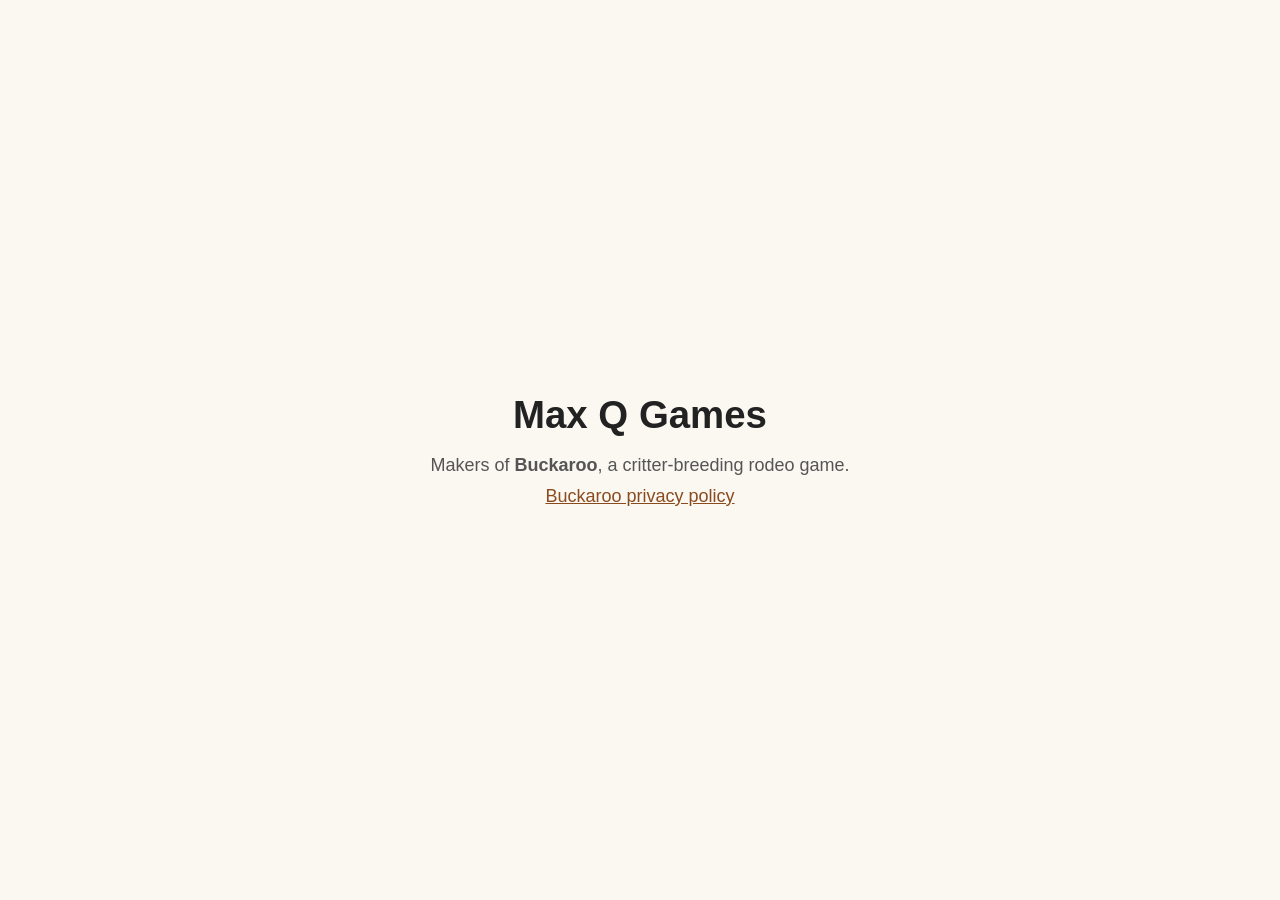
==== index.html @ fe5bd6a9 "maxq.games site: placeholder home + CNAME" ====
<!doctype html>
<html lang="en">
<head>
<meta charset="utf-8">
<meta name="viewport" content="width=device-width, initial-scale=1">
<title>Max Q Games</title>
<style>
  body { margin: 0; min-height: 100vh; display: flex; align-items: center; justify-content: center; font: 18px/1.5 "Open Sans", "Segoe UI", Arial, sans-serif; color: #222; background: #fbf8f2; }
  main { text-align: center; padding: 2rem; }
  h1 { font-size: 2.4rem; margin: 0 0 .5rem; }
  p { margin: .25rem 0; color: #555; }
  a { color: #8a4b1f; }
</style>
</head>
<body>
<main>
  <h1>Max Q Games</h1>
  <p>Makers of <strong>Buckaroo</strong>, a critter-breeding rodeo game.</p>
  <p><a href="/buckaroo-privacy/">Buckaroo privacy policy</a></p>
</main>
</body>
</html>
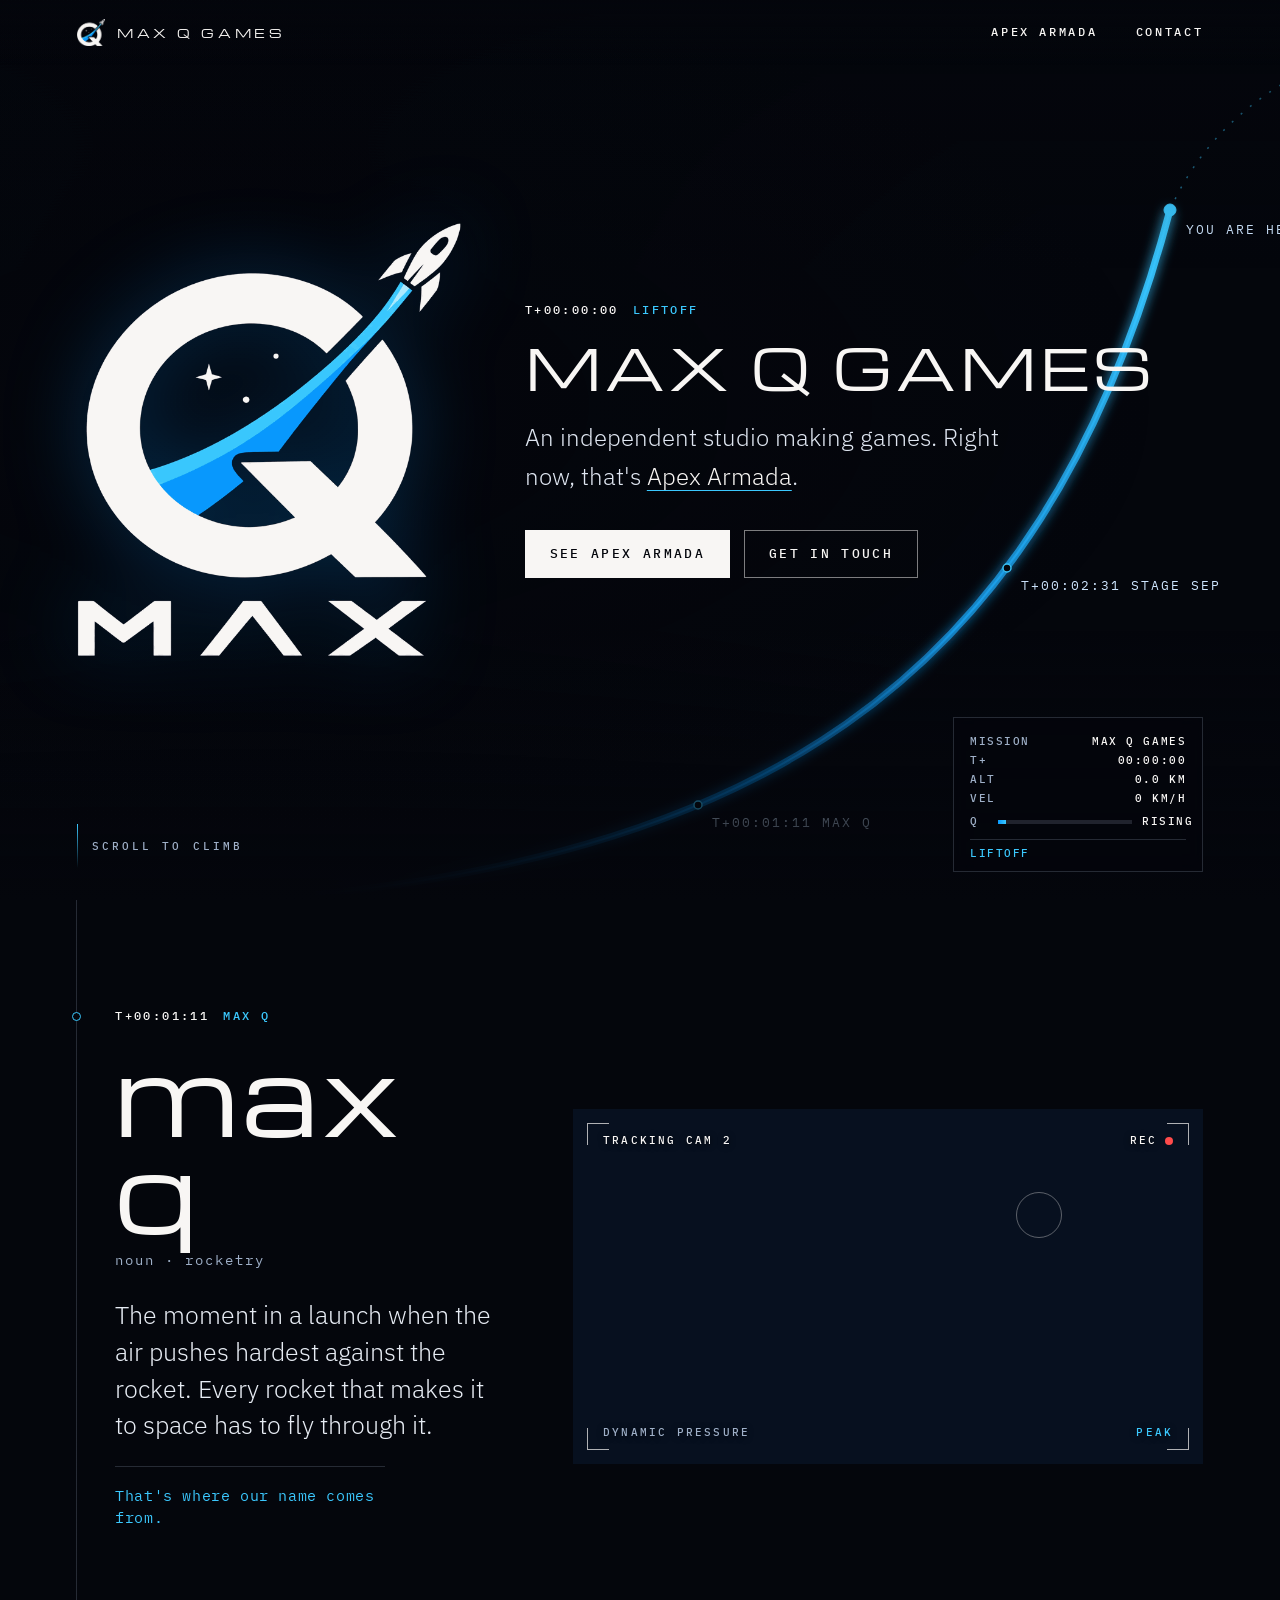
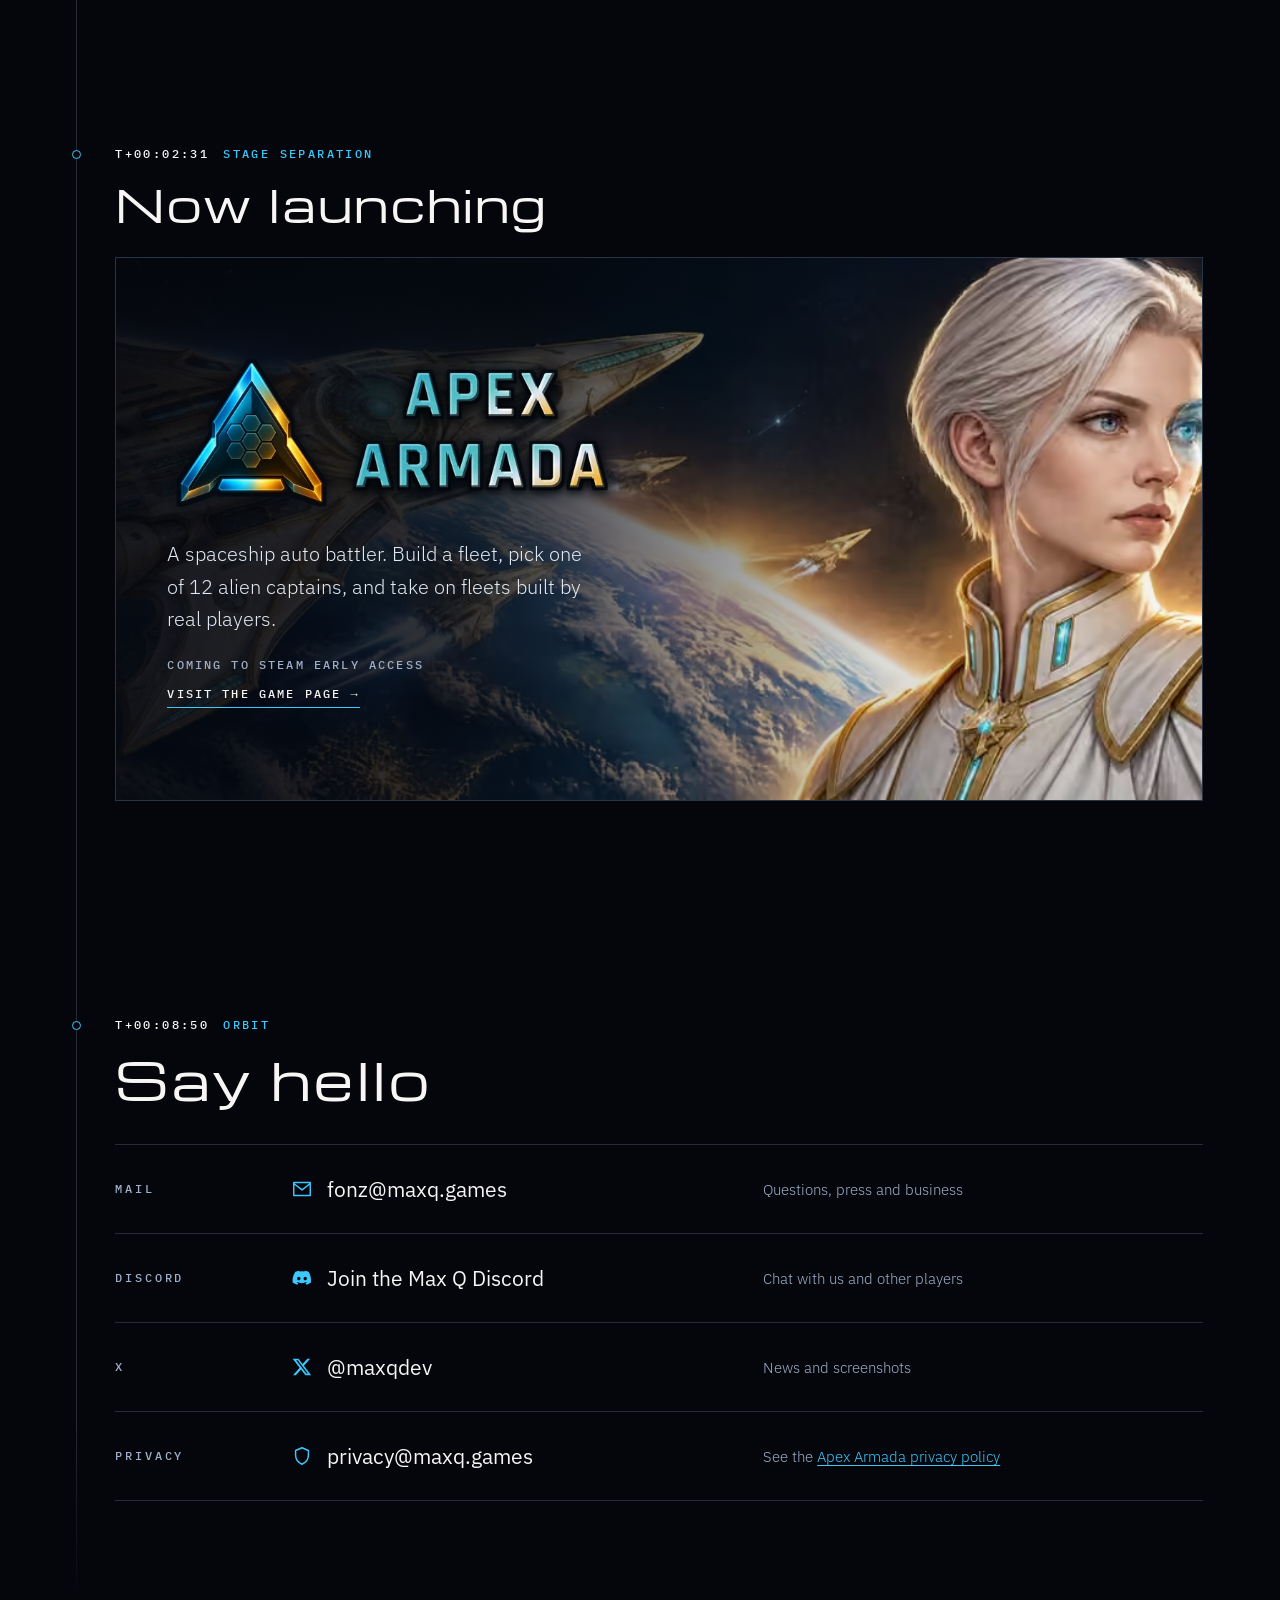
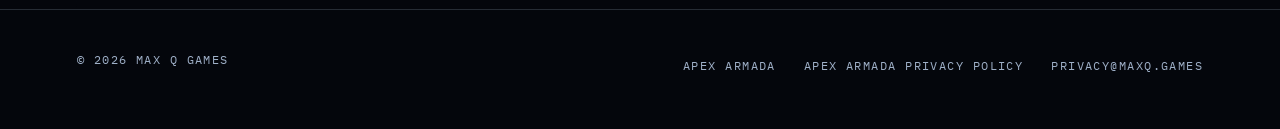
==== commit cdfaa362: "CS-910 _973: WIP redesign: studio home (ASCENT), Apex Armada page (FLEET COMMAND), press page shell " ====
--- a/index.html
+++ b/index.html
@@ -2,21 +2,191 @@
 <html lang="en">
 <head>
 <meta charset="utf-8">
-<meta name="viewport" content="width=device-width, initial-scale=1">
+<meta name="viewport" content="width=device-width, initial-scale=1, viewport-fit=cover">
 <title>Max Q Games</title>
-<style>
-  body { margin: 0; min-height: 100vh; display: flex; align-items: center; justify-content: center; font: 18px/1.5 "Open Sans", "Segoe UI", Arial, sans-serif; color: #222; background: #fbf8f2; }
-  main { text-align: center; padding: 2rem; }
-  h1 { font-size: 2.4rem; margin: 0 0 .5rem; }
-  p { margin: .25rem 0; color: #555; }
-  a { color: #8a4b1f; }
-</style>
+<meta name="description" content="Max Q Games is an independent game studio. Our current game is Apex Armada, a spaceship auto battler coming to Steam Early Access.">
+<meta name="theme-color" content="#04060c">
+<meta name="color-scheme" content="dark">
+<meta name="darkreader-lock">
+<link rel="canonical" href="https://maxq.games/">
+<meta property="og:type" content="website">
+<meta property="og:site_name" content="Max Q Games">
+<meta property="og:title" content="Max Q Games">
+<meta property="og:description" content="An independent game studio. Now building Apex Armada, a spaceship auto battler.">
+<meta property="og:url" content="https://maxq.games/">
+<meta property="og:image" content="https://maxq.games/assets/og-studio.jpg">
+<meta property="og:image:width" content="1200">
+<meta property="og:image:height" content="630">
+<meta property="og:image:alt" content="The Max Q Games logo, a white Q with a blue rocket trail, over a night sky.">
+<meta name="twitter:card" content="summary_large_image">
+<meta name="twitter:site" content="@maxqdev">
+<link rel="icon" href="/favicon.ico" sizes="48x48">
+<link rel="icon" href="/assets/icon-32.png" type="image/png" sizes="32x32">
+<link rel="apple-touch-icon" href="/assets/apple-touch-icon.png">
+<link rel="manifest" href="/site.webmanifest">
+<link rel="preload" href="/fonts/michroma-400.woff2" as="font" type="font/woff2" crossorigin>
+<link rel="preload" href="/fonts/plexmono-400.woff2" as="font" type="font/woff2" crossorigin>
+<link rel="stylesheet" href="/assets/studio.css">
+<script defer src="/assets/studio.js"></script>
 </head>
 <body>
-<main>
-  <h1>Max Q Games</h1>
-  <p>Makers of <strong>Buckaroo</strong>, a critter-breeding rodeo game.</p>
-  <p><a href="/buckaroo-privacy/">Buckaroo privacy policy</a></p>
+<a class="skip" href="#main">Skip to content</a>
+
+<header class="bar">
+  <a class="bar__home" href="/" aria-label="Max Q Games home">
+    <img src="/assets/img/q-mark-256.png" alt="" width="28" height="28">
+    <span>MAX Q GAMES</span>
+  </a>
+  <nav class="bar__nav" aria-label="Main">
+    <a href="/apex-armada/">Apex Armada</a>
+    <a href="#comms">Contact</a>
+  </nav>
+</header>
+
+<main id="main">
+
+  <!-- T+00:00:00 LIFTOFF -->
+  <section class="hero" id="liftoff" data-t="0" aria-labelledby="hero-title">
+    <picture class="hero__sky">
+      <source media="(max-aspect-ratio: 1/1)" type="image/avif" srcset="/assets/img/sky-portrait-720.avif 720w, /assets/img/sky-portrait-1215.avif 1215w" sizes="100vw">
+      <source media="(max-aspect-ratio: 1/1)" type="image/webp" srcset="/assets/img/sky-portrait-720.webp 720w, /assets/img/sky-portrait-1215.webp 1215w" sizes="100vw">
+      <source type="image/avif" srcset="/assets/img/sky-1280.avif 1280w, /assets/img/sky-1920.avif 1920w, /assets/img/sky-2880.avif 2880w" sizes="100vw">
+      <source type="image/webp" srcset="/assets/img/sky-1280.webp 1280w, /assets/img/sky-1920.webp 1920w, /assets/img/sky-2880.webp 2880w" sizes="100vw">
+      <img src="/assets/img/sky-1920.jpg" alt="" width="1920" height="1080" fetchpriority="high" decoding="async">
+    </picture>
+
+    <svg class="hero__plot" viewBox="0 0 1600 900" preserveAspectRatio="xMidYMid slice" aria-hidden="true" focusable="false">
+      <defs>
+        <linearGradient id="trail" x1="0" y1="1" x2="1" y2="0">
+          <stop offset="0" stop-color="#0899fe" stop-opacity="0"/>
+          <stop offset=".35" stop-color="#0899fe" stop-opacity=".55"/>
+          <stop offset="1" stop-color="#3bc8fe" stop-opacity=".95"/>
+        </linearGradient>
+        <filter id="glow" x="-20%" y="-20%" width="140%" height="140%">
+          <feGaussianBlur stdDeviation="6" result="b"/>
+          <feMerge><feMergeNode in="b"/><feMergeNode in="SourceGraphic"/></feMerge>
+        </filter>
+      </defs>
+      <!-- flown path (solid) and the plan ahead (dashed) -->
+      <path class="plot__glow" d="M 420 900 C 900 860, 1200 700, 1330 210" fill="none" stroke="url(#trail)" stroke-width="7" filter="url(#glow)"/>
+      <path class="plot__flown" d="M 420 900 C 900 860, 1200 700, 1330 210" fill="none" stroke="url(#trail)" stroke-width="2"/>
+      <path class="plot__plan" d="M 1330 210 C 1370 120, 1450 60, 1600 20" fill="none" stroke="#3bc8fe" stroke-opacity=".5" stroke-width="1.5" stroke-dasharray="2 10"/>
+      <g class="plot__ticks" font-family="IBM Plex Mono, monospace" font-size="13" letter-spacing="2" fill="#cfe6ff">
+        <g transform="translate(858 805)"><circle r="4" fill="#04060c" stroke="#3bc8fe" stroke-width="1.5"/><text x="14" y="22">T+00:01:11  MAX Q</text></g>
+        <g transform="translate(1167 568)"><circle r="4" fill="#04060c" stroke="#3bc8fe" stroke-width="1.5"/><text x="14" y="22">T+00:02:31  STAGE SEP</text></g>
+        <g transform="translate(1330 210)"><circle r="6" fill="#3bc8fe"/><circle class="plot__ping" r="6" fill="none" stroke="#3bc8fe"/><text x="16" y="24">YOU ARE HERE</text></g>
+      </g>
+    </svg>
+
+    <div class="hero__inner">
+      <img class="hero__logo" src="/assets/img/maxq-logo-631.png" alt="Max Q Games logo: a white letter Q with a blue rocket trail arcing through it" width="631" height="714">
+      <div class="hero__copy">
+        <p class="event"><span>T+00:00:00</span> Liftoff</p>
+        <h1 id="hero-title">MAX&nbsp;Q GAMES</h1>
+        <p class="lede">An independent studio making games. Right now, that's <a href="/apex-armada/">Apex Armada</a>.</p>
+        <div class="hero__cta">
+          <a class="btn btn--solid" href="/apex-armada/">See Apex Armada</a>
+          <a class="btn" href="#comms">Get in touch</a>
+        </div>
+      </div>
+    </div>
+    <a class="hero__down" href="#maxq" aria-label="Scroll to the next section"><span>Scroll to climb</span></a>
+  </section>
+
+  <div class="flight">
+
+    <!-- T+00:01:11 MAX Q -->
+    <section class="stage stage--maxq" id="maxq" data-t="71" aria-labelledby="maxq-title">
+      <p class="event"><span>T+00:01:11</span> Max Q</p>
+      <div class="stage__grid">
+        <div class="define">
+          <h2 id="maxq-title" class="define__word">max q</h2>
+          <p class="define__kind">noun &middot; rocketry</p>
+          <p class="define__body">The moment in a launch when the air pushes hardest against the rocket. Every rocket that makes it to space has to fly through it.</p>
+          <p class="define__note">That's where our name comes from.</p>
+        </div>
+        <figure class="cam">
+          <picture>
+            <source media="(max-width: 700px)" type="image/avif" srcset="/assets/img/maxq-tall-800.avif 800w, /assets/img/maxq-tall-1400.avif 1400w" sizes="92vw">
+            <source media="(max-width: 700px)" type="image/webp" srcset="/assets/img/maxq-tall-800.webp 800w, /assets/img/maxq-tall-1400.webp 1400w" sizes="92vw">
+            <source type="image/avif" srcset="/assets/img/maxq-960.avif 960w, /assets/img/maxq-1600.avif 1600w, /assets/img/maxq-2400.avif 2400w" sizes="(min-width: 1100px) 56vw, 92vw">
+            <source type="image/webp" srcset="/assets/img/maxq-960.webp 960w, /assets/img/maxq-1600.webp 1600w, /assets/img/maxq-2400.webp 2400w" sizes="(min-width: 1100px) 56vw, 92vw">
+            <img src="/assets/img/maxq-1600.jpg" alt="A white rocket climbing through a dark blue dusk sky, wrapped in a ring of white vapor as it pushes through the air." width="1600" height="900" loading="lazy" decoding="async">
+          </picture>
+          <figcaption class="cam__hud" aria-hidden="true">
+            <span class="cam__tl">TRACKING CAM 2</span>
+            <span class="cam__tr">REC <i></i></span>
+            <span class="cam__bl">DYNAMIC PRESSURE</span>
+            <span class="cam__br">PEAK</span>
+          </figcaption>
+        </figure>
+      </div>
+    </section>
+
+    <!-- T+00:02:31 STAGE SEP: the game -->
+    <section class="stage stage--game" id="game" data-t="151" aria-labelledby="game-title">
+      <p class="event"><span>T+00:02:31</span> Stage separation</p>
+      <h2 id="game-title" class="kicker">Now launching</h2>
+      <a class="payload" href="/apex-armada/" aria-label="Apex Armada: visit the game page">
+        <picture class="payload__art">
+          <source type="image/avif" srcset="/assets/img/apex-key-1280.avif 1280w, /assets/img/apex-key-2400.avif 2400w" sizes="(min-width: 1400px) 1280px, 94vw">
+          <source type="image/webp" srcset="/assets/img/apex-key-1280.webp 1280w, /assets/img/apex-key-2400.webp 2400w" sizes="(min-width: 1400px) 1280px, 94vw">
+          <img src="/assets/img/apex-key-1280.jpg" alt="" width="1280" height="443" loading="lazy" decoding="async">
+        </picture>
+        <span class="payload__body">
+          <picture>
+            <source type="image/webp" srcset="/assets/img/apex-logo-640.webp 640w, /assets/img/apex-logo-1200.webp 1200w" sizes="(min-width: 900px) 520px, 76vw">
+            <img class="payload__logo" src="/assets/img/apex-logo-640.png" alt="Apex Armada" width="640" height="233" loading="lazy" decoding="async">
+          </picture>
+          <span class="payload__text">A spaceship auto battler. Build a fleet, pick one of 12 alien captains, and take on fleets built by real players.</span>
+          <span class="payload__meta"><span>Coming to Steam Early Access</span><span class="payload__go">Visit the game page <b aria-hidden="true">&rarr;</b></span></span>
+        </span>
+      </a>
+    </section>
+
+    <!-- T+00:08:50 ORBIT: contact -->
+    <section class="stage stage--comms" id="comms" data-t="530" aria-labelledby="comms-title">
+      <p class="event"><span>T+00:08:50</span> Orbit</p>
+      <h2 id="comms-title" class="comms__title">Say hello</h2>
+      <ul class="comms">
+        <li>
+          <span class="comms__ch">MAIL</span>
+          <a href="mailto:fonz@maxq.games"><svg viewBox="0 0 24 24" aria-hidden="true"><path d="M3 5h18v14H3z M3 6l9 7 9-7" fill="none" stroke="currentColor" stroke-width="1.6" stroke-linejoin="round"/></svg>fonz@maxq.games</a>
+          <span class="comms__note">Questions, press and business</span>
+        </li>
+        <li>
+          <span class="comms__ch">DISCORD</span>
+          <a href="https://discord.gg/w8mtQxCcVR" rel="noopener"><svg viewBox="0 0 24 24" aria-hidden="true"><path fill="currentColor" d="M19.3 5.3A16.6 16.6 0 0 0 15.2 4l-.5 1a15.4 15.4 0 0 0-5.4 0L8.8 4a16.6 16.6 0 0 0-4.1 1.3C2.1 9.2 1.4 13 1.8 16.8a16.7 16.7 0 0 0 5 2.5l1.1-1.7c-.6-.2-1.2-.5-1.7-.9l.4-.3a11.9 11.9 0 0 0 10.4 0l.4.3c-.5.4-1.1.7-1.7.9l1.1 1.7a16.7 16.7 0 0 0 5-2.5c.5-4.4-.8-8.2-2.5-11.5ZM8.5 14.5c-1 0-1.8-.9-1.8-2s.8-2 1.8-2 1.8.9 1.8 2-.8 2-1.8 2Zm7 0c-1 0-1.8-.9-1.8-2s.8-2 1.8-2 1.8.9 1.8 2-.8 2-1.8 2Z"/></svg>Join the Max Q Discord</a>
+          <span class="comms__note">Chat with us and other players</span>
+        </li>
+        <li>
+          <span class="comms__ch">X</span>
+          <a href="https://x.com/maxqdev" rel="noopener"><svg viewBox="0 0 24 24" aria-hidden="true"><path fill="currentColor" d="M17.8 3h3.1l-6.8 7.7L22 21h-6.2l-4.9-6.4L5.3 21H2.2l7.2-8.3L1.8 3h6.4l4.4 5.8L17.8 3Zm-1.1 16.2h1.7L7.4 4.7H5.6l11.1 14.5Z"/></svg>@maxqdev</a>
+          <span class="comms__note">News and screenshots</span>
+        </li>
+        <li>
+          <span class="comms__ch">PRIVACY</span>
+          <a href="mailto:privacy@maxq.games"><svg viewBox="0 0 24 24" aria-hidden="true"><path d="M12 3l7 3v5c0 4.5-3 8.3-7 10-4-1.7-7-5.5-7-10V6l7-3z" fill="none" stroke="currentColor" stroke-width="1.6" stroke-linejoin="round"/></svg>privacy@maxq.games</a>
+          <span class="comms__note">See the <a href="/apex-armada-privacy/">Apex Armada privacy policy</a></span>
+        </li>
+      </ul>
+    </section>
+  </div>
 </main>
+
+<footer class="foot">
+  <p>&copy; 2026 Max Q Games</p>
+  <p><a href="/apex-armada/">Apex Armada</a><a href="/apex-armada-privacy/">Apex Armada privacy policy</a><a href="mailto:privacy@maxq.games">privacy@maxq.games</a></p>
+</footer>
+
+<!-- launch telemetry readout: decorative, follows the scroll -->
+<aside class="telemetry" aria-hidden="true">
+  <div class="telemetry__row"><span>MISSION</span><b>MAX Q GAMES</b></div>
+  <div class="telemetry__row"><span>T+</span><b data-tm="t">00:00:00</b></div>
+  <div class="telemetry__row"><span>ALT</span><b data-tm="alt">0.0 KM</b></div>
+  <div class="telemetry__row"><span>VEL</span><b data-tm="vel">0 KM/H</b></div>
+  <div class="telemetry__q"><span>Q</span><i><em data-tm="q"></em></i><b data-tm="qlabel">LOW</b></div>
+  <div class="telemetry__ev" data-tm="ev">LIFTOFF</div>
+</aside>
 </body>
 </html>
--- a/assets/studio.css
+++ b/assets/studio.css
@@ -0,0 +1,206 @@
+/* maxq.games studio page: "ASCENT". White + the logo's two blues on night. CS-910 / _973 */
+@font-face { font-family: "Michroma"; src: url("/fonts/michroma-400.woff2") format("woff2"); font-weight: 400; font-display: swap; }
+@font-face { font-family: "IBM Plex Mono"; src: url("/fonts/plexmono-400.woff2") format("woff2"); font-weight: 400; font-display: swap; }
+@font-face { font-family: "IBM Plex Mono"; src: url("/fonts/plexmono-500.woff2") format("woff2"); font-weight: 500; font-display: swap; }
+@font-face { font-family: "IBM Plex Sans"; src: url("/fonts/plexsans-var.woff2") format("woff2"); font-weight: 100 700; font-display: swap; }
+
+:root {
+  --night: #04060c;
+  --deep: #07101f;
+  --ink: #f8f6f4;      /* logo white */
+  --blue: #0899fe;     /* logo streak */
+  --sky: #3bc8fe;      /* logo streak highlight */
+  --dim: #9fb0c8;
+  --rule: rgba(159, 176, 200, .22);
+  --spine: clamp(20px, 6vw, 96px);
+  --display: "Michroma", "Eurostile", "Microgramma", "Segoe UI", sans-serif;
+  --mono: "IBM Plex Mono", ui-monospace, "Cascadia Mono", Consolas, monospace;
+  --sans: "IBM Plex Sans", "Segoe UI", system-ui, sans-serif;
+}
+
+*, *::before, *::after { box-sizing: border-box; }
+html { color-scheme: dark; background: var(--night); color: var(--ink); scroll-behavior: smooth; -webkit-text-size-adjust: 100%; }
+body { margin: 0; font: 300 clamp(16px, 1.05vw + 10px, 20px)/1.6 var(--sans); background: var(--night); overflow-x: hidden; }
+img, svg, picture { display: block; max-width: 100%; }
+a { color: var(--sky); text-decoration-thickness: 1px; text-underline-offset: .2em; }
+a:hover { color: var(--ink); }
+:focus-visible { outline: 2px solid var(--sky); outline-offset: 4px; border-radius: 2px; }
+
+.skip { position: absolute; left: 12px; top: -60px; z-index: 50; padding: 10px 16px; background: var(--ink); color: var(--night); font: 500 14px var(--mono); }
+.skip:focus { top: 12px; }
+
+/* top bar */
+.bar { position: fixed; inset: 0 0 auto 0; z-index: 20; display: flex; align-items: center; justify-content: space-between;
+  padding: 18px var(--spine); pointer-events: none;
+  background: linear-gradient(to bottom, rgba(4, 6, 12, .85), rgba(4, 6, 12, 0)); }
+.bar a { pointer-events: auto; }
+.bar__home { display: flex; align-items: center; gap: 12px; color: var(--ink); text-decoration: none; font: 12px/1 var(--display); letter-spacing: .32em; }
+.bar__home img { width: 28px; height: auto; }
+.bar__nav { display: flex; gap: clamp(16px, 3vw, 40px); }
+.bar__nav a { color: var(--ink); text-decoration: none; font: 500 12px/1 var(--mono); letter-spacing: .22em; text-transform: uppercase; padding: 8px 0; border-bottom: 1px solid transparent; }
+.bar__nav a:hover { border-color: var(--sky); color: var(--ink); }
+
+/* flight-plan event label: the T+ margin */
+.event { margin: 0 0 18px; font: 500 12px/1.4 var(--mono); letter-spacing: .2em; text-transform: uppercase; color: var(--sky); display: flex; gap: 14px; align-items: center; }
+.event span { color: var(--ink); }
+
+/* HERO */
+.hero { position: relative; min-height: 100vh; min-height: 100svh; display: grid; align-items: center; overflow: hidden; isolation: isolate; }
+.hero__sky, .hero__sky img { position: absolute; inset: 0; width: 100%; height: 100%; object-fit: cover; object-position: 50% 80%; z-index: -2; }
+.hero::after { content: ""; position: absolute; inset: 0; z-index: -1;
+  background: radial-gradient(120% 80% at 18% 45%, rgba(4, 6, 12, .55), rgba(4, 6, 12, 0) 60%),
+              linear-gradient(to bottom, rgba(4, 6, 12, .35), rgba(4, 6, 12, 0) 30%, rgba(4, 6, 12, 0) 70%, var(--night)); }
+.hero__plot { position: absolute; inset: 0; width: 100%; height: 100%; z-index: -1; pointer-events: none; }
+.plot__flown, .plot__glow { stroke-dasharray: 1600; stroke-dashoffset: 1600; animation: draw 2.6s cubic-bezier(.45, .05, .2, 1) .3s forwards; }
+.plot__plan, .plot__ticks { opacity: 0; animation: fade 1s ease 2.4s forwards; }
+.plot__ping { transform-origin: center; transform-box: fill-box; animation: ping 2.4s ease-out 3s infinite; }
+@keyframes draw { to { stroke-dashoffset: 0; } }
+@keyframes fade { to { opacity: 1; } }
+@keyframes ping { 0% { transform: scale(1); opacity: .9; } 100% { transform: scale(4.5); opacity: 0; } }
+
+.hero__inner { display: grid; grid-template-columns: minmax(180px, 30vw) minmax(0, 1fr); gap: clamp(28px, 5vw, 96px); align-items: center;
+  padding: 120px var(--spine) 140px; max-width: 1760px; }
+.hero__logo { width: 100%; max-width: 440px; height: auto; filter: drop-shadow(0 0 40px rgba(8, 153, 254, .25)); }
+.hero h1 { margin: 0 0 22px; font: 400 clamp(2.1rem, 4.4vw, 5.6rem)/1.04 var(--display); letter-spacing: .06em; }
+.lede { margin: 0 0 34px; max-width: 34ch; font-size: clamp(1.05rem, 1.15vw + .6rem, 1.6rem); color: #dfe6f1; }
+.lede a { color: var(--ink); text-decoration-color: var(--sky); }
+.hero__cta { display: flex; flex-wrap: wrap; gap: 14px; }
+.btn { display: inline-flex; align-items: center; min-height: 48px; padding: 0 24px; border: 1px solid rgba(248, 246, 244, .5); color: var(--ink); text-decoration: none;
+  font: 500 13px/1 var(--mono); letter-spacing: .18em; text-transform: uppercase; transition: background .2s, color .2s, border-color .2s; }
+.btn:hover { border-color: var(--ink); background: rgba(248, 246, 244, .08); color: var(--ink); }
+.btn--solid { background: var(--ink); color: var(--night); border-color: var(--ink); }
+.btn--solid:hover { background: var(--sky); border-color: var(--sky); color: var(--night); }
+.hero__down { position: absolute; left: var(--spine); bottom: 32px; color: var(--dim); text-decoration: none; font: 500 11px/1 var(--mono); letter-spacing: .28em; text-transform: uppercase;
+  display: flex; align-items: center; gap: 14px; }
+.hero__down::before { content: ""; width: 1px; height: 44px; background: linear-gradient(var(--sky), transparent); }
+
+/* the flight: a spine down the left margin, each stage hangs off it */
+.flight { position: relative; padding: 0 var(--spine); }
+.flight::before { content: ""; position: absolute; left: calc(var(--spine) - 1px); top: 0; bottom: 0; width: 1px;
+  background: linear-gradient(var(--rule), var(--rule) 92%, transparent); }
+.stage { position: relative; max-width: 1640px; padding: clamp(80px, 12vh, 160px) 0 clamp(80px, 12vh, 160px) clamp(22px, 3vw, 56px); }
+.stage > .event::before { content: ""; position: absolute; left: -5px; width: 9px; height: 9px; border-radius: 50%; background: var(--night); border: 1.5px solid var(--sky); }
+
+/* MAX Q */
+.stage__grid { display: grid; grid-template-columns: minmax(0, 5fr) minmax(0, 8fr); gap: clamp(32px, 5vw, 96px); align-items: center; }
+.define__word { margin: 0; font: 400 clamp(3rem, 8vw, 9rem)/.95 var(--display); letter-spacing: .02em; color: var(--ink); }
+.define__kind { margin: 14px 0 28px; font: 400 14px var(--mono); letter-spacing: .14em; color: var(--dim); }
+.define__body { margin: 0 0 22px; max-width: 30ch; font-size: clamp(1.15rem, 1.1vw + .7rem, 1.75rem); line-height: 1.45; color: #e7ecf4; }
+.define__note { margin: 0; padding-top: 18px; border-top: 1px solid var(--rule); max-width: 30ch; color: var(--sky); font: 400 15px/1.5 var(--mono); letter-spacing: .04em; }
+
+.cam { position: relative; margin: 0; aspect-ratio: 16 / 9; overflow: hidden; background: var(--deep); }
+.cam img { width: 100%; height: 100%; object-fit: cover; }
+.cam::before { content: ""; position: absolute; inset: 14px; z-index: 1; pointer-events: none;
+  background:
+    linear-gradient(var(--ink), var(--ink)) top left / 22px 1px no-repeat, linear-gradient(var(--ink), var(--ink)) top left / 1px 22px no-repeat,
+    linear-gradient(var(--ink), var(--ink)) top right / 22px 1px no-repeat, linear-gradient(var(--ink), var(--ink)) top right / 1px 22px no-repeat,
+    linear-gradient(var(--ink), var(--ink)) bottom left / 22px 1px no-repeat, linear-gradient(var(--ink), var(--ink)) bottom left / 1px 22px no-repeat,
+    linear-gradient(var(--ink), var(--ink)) bottom right / 22px 1px no-repeat, linear-gradient(var(--ink), var(--ink)) bottom right / 1px 22px no-repeat; opacity: .7; }
+.cam::after { content: ""; position: absolute; left: var(--rx, 74%); top: var(--ry, 30%); width: 46px; height: 46px; translate: -50% -50%; border: 1px solid rgba(248, 246, 244, .35); border-radius: 50%; pointer-events: none;
+  box-shadow: 0 0 0 16px transparent; }
+.cam__hud span { position: absolute; z-index: 2; font: 500 11px/1 var(--mono); letter-spacing: .2em; color: var(--ink); text-shadow: 0 1px 6px rgba(0, 0, 0, .8); }
+.cam__tl { top: 26px; left: 30px; } .cam__tr { top: 26px; right: 30px; display: flex; gap: 8px; align-items: center; }
+.cam__bl { bottom: 26px; left: 30px; color: var(--dim) !important; } .cam__br { bottom: 26px; right: 30px; color: var(--sky) !important; }
+.cam__tr i { width: 8px; height: 8px; border-radius: 50%; background: #ff4b4b; animation: blink 1.6s steps(1) infinite; }
+@keyframes blink { 50% { opacity: 0; } }
+
+/* THE GAME */
+.kicker { margin: 0 0 28px; font: 400 clamp(1.6rem, 3.4vw, 3.6rem)/1.1 var(--display); letter-spacing: .05em; }
+.payload { position: relative; display: block; max-width: 1280px; aspect-ratio: 16 / 8; min-height: 420px; overflow: hidden; color: var(--ink); text-decoration: none;
+  border: 1px solid var(--rule); background: var(--deep); }
+.payload__art, .payload__art img { position: absolute; inset: 0; width: 100%; height: 100%; object-fit: cover; object-position: 60% 40%; transition: transform 1.2s cubic-bezier(.2, .7, .2, 1), filter .6s; }
+.payload::after { content: ""; position: absolute; inset: 0; background: linear-gradient(100deg, rgba(4, 6, 12, .94) 0%, rgba(4, 6, 12, .82) 34%, rgba(4, 6, 12, .15) 70%, rgba(4, 6, 12, 0)); }
+.payload__body { position: relative; z-index: 1; display: flex; flex-direction: column; justify-content: center; gap: 22px; height: 100%; max-width: min(560px, 62%); padding: clamp(28px, 4vw, 64px); }
+.payload__logo { width: 100%; max-width: 520px; height: auto; }
+.payload__text { font-size: clamp(1rem, .7vw + .7rem, 1.3rem); color: #e2e8f2; max-width: 36ch; }
+.payload__meta { display: flex; flex-wrap: wrap; gap: 12px 28px; align-items: center; font: 500 12px/1.4 var(--mono); letter-spacing: .18em; text-transform: uppercase; color: var(--dim); }
+.payload__go { color: var(--ink); border-bottom: 1px solid var(--sky); padding-bottom: 4px; }
+.payload__go b { display: inline-block; transition: transform .3s; }
+.payload:hover .payload__art img { transform: scale(1.04); }
+.payload:hover .payload__go b { transform: translateX(6px); }
+.payload:hover { border-color: rgba(59, 200, 254, .6); }
+
+/* COMMS */
+.comms__title { margin: 0 0 36px; font: 400 clamp(1.8rem, 4vw, 4rem)/1.1 var(--display); letter-spacing: .05em; }
+.comms { list-style: none; margin: 0; padding: 0; max-width: 1100px; border-top: 1px solid var(--rule); }
+.comms li { display: grid; grid-template-columns: 9rem minmax(0, 1fr) minmax(0, 1fr); gap: 8px 32px; align-items: center; padding: 22px 0; border-bottom: 1px solid var(--rule); }
+.comms__ch { font: 500 12px var(--mono); letter-spacing: .24em; color: var(--dim); }
+.comms li > a { display: inline-flex; align-items: center; gap: 14px; color: var(--ink); text-decoration: none; font-size: clamp(1.05rem, .8vw + .7rem, 1.45rem); font-weight: 400; min-height: 44px; }
+.comms li > a svg { width: 22px; height: 22px; flex: none; color: var(--sky); }
+.comms li > a:hover { color: var(--sky); }
+.comms__note { color: var(--dim); font-size: .95rem; }
+
+.foot { display: flex; flex-wrap: wrap; justify-content: space-between; gap: 12px 32px; padding: 40px var(--spine) 48px; border-top: 1px solid var(--rule);
+  font: 400 12px/1.6 var(--mono); letter-spacing: .12em; color: var(--dim); text-transform: uppercase; }
+.foot p { margin: 0; display: flex; flex-wrap: wrap; gap: 8px 28px; }
+.foot a { color: var(--dim); text-decoration: none; display: inline-block; padding: 6px 0; }
+.foot a:hover { color: var(--ink); }
+
+/* telemetry readout (decorative) */
+.telemetry { position: fixed; right: var(--spine); bottom: 28px; z-index: 15; width: 250px; padding: 14px 16px 12px;
+  font: 500 11px/1 var(--mono); letter-spacing: .14em; color: var(--dim);
+  background: rgba(4, 6, 12, .62); border: 1px solid var(--rule); backdrop-filter: blur(8px); -webkit-backdrop-filter: blur(8px); }
+.telemetry__row { display: flex; justify-content: space-between; padding: 4px 0; }
+.telemetry__row b { color: var(--ink); font-weight: 500; font-variant-numeric: tabular-nums; }
+.telemetry__q { display: grid; grid-template-columns: 18px 1fr 44px; gap: 10px; align-items: center; padding: 8px 0 6px; }
+.telemetry__q i { position: relative; height: 4px; background: rgba(159, 176, 200, .18); }
+.telemetry__q em { position: absolute; left: 0; top: 0; bottom: 0; width: 0%; background: linear-gradient(90deg, var(--blue), var(--sky)); }
+.telemetry__q b { text-align: right; color: var(--ink); font-weight: 500; }
+.telemetry.is-max .telemetry__q b { color: var(--sky); }
+.telemetry.is-max { border-color: rgba(59, 200, 254, .55); }
+.telemetry__ev { margin-top: 6px; padding-top: 8px; border-top: 1px solid var(--rule); color: var(--sky); }
+
+/* layouts */
+@media (max-width: 1100px) {
+  .stage__grid { grid-template-columns: 1fr; }
+  .define__body, .define__note { max-width: 40ch; }
+}
+@media (max-width: 900px) {
+  .telemetry { display: none; }
+  .hero__inner { grid-template-columns: 1fr; gap: 28px; padding-top: 96px; padding-bottom: 120px; align-content: center; }
+  .hero__logo { max-width: min(46vw, 230px); }
+  .payload { aspect-ratio: auto; min-height: 0; }
+  .payload__art, .payload__art img { position: relative; height: auto; aspect-ratio: 16 / 9; }
+  .payload::after { background: linear-gradient(to bottom, rgba(4, 6, 12, 0) 0, rgba(4, 6, 12, 0) 34%, rgba(4, 6, 12, .97) 50%); }
+  .payload__body { max-width: none; margin-top: -10%; padding: 0 22px 28px; }
+  .payload__logo { max-width: 340px; }
+  .plot__ticks text { display: none; }
+  .cam { aspect-ratio: 4 / 5; --rx: 51%; --ry: 30%; }
+  .comms li { grid-template-columns: 1fr; gap: 4px; }
+  .stage { padding-top: 64px; padding-bottom: 64px; }
+}
+@media (max-width: 520px) {
+  .bar__home span { display: none; }
+  .hero h1 { font-size: 2rem; letter-spacing: .04em; }
+  .hero__logo { max-width: 170px; }
+  .btn { flex: 1 1 auto; justify-content: center; }
+  .hero__down span { display: none; }
+}
+@media (min-width: 2200px) {
+  body { font-size: 22px; }
+  .hero__inner, .stage { max-width: 2100px; }
+  .payload { max-width: 1600px; }
+}
+@media (min-width: 3000px) {
+  body { font-size: 28px; }
+  .hero__inner, .stage { max-width: 2900px; }
+  .hero__logo { max-width: 760px; }
+  .hero h1 { font-size: 8.4rem; }
+  .lede { font-size: 2.2rem; }
+  .btn { min-height: 64px; padding: 0 34px; font-size: 17px; }
+  .event, .bar__nav a, .bar__home { font-size: 16px; }
+  .payload { max-width: 2200px; }
+  .comms { max-width: 1600px; }
+  .telemetry { transform: scale(1.5); transform-origin: bottom right; }
+}
+
+@media (prefers-reduced-motion: reduce) {
+  html { scroll-behavior: auto; }
+  *, *::before, *::after { animation: none !important; transition: none !important; }
+  .plot__flown, .plot__glow { stroke-dashoffset: 0; }
+  .plot__plan, .plot__ticks { opacity: 1; }
+}
+
+/* 404 */
+.lost { min-height: 100vh; display: flex; flex-direction: column; justify-content: center; padding: 64px var(--spine); }
+.lost h1 { margin: 0 0 18px; font: 400 clamp(2.4rem, 7vw, 7rem)/1 var(--display); letter-spacing: .04em; }
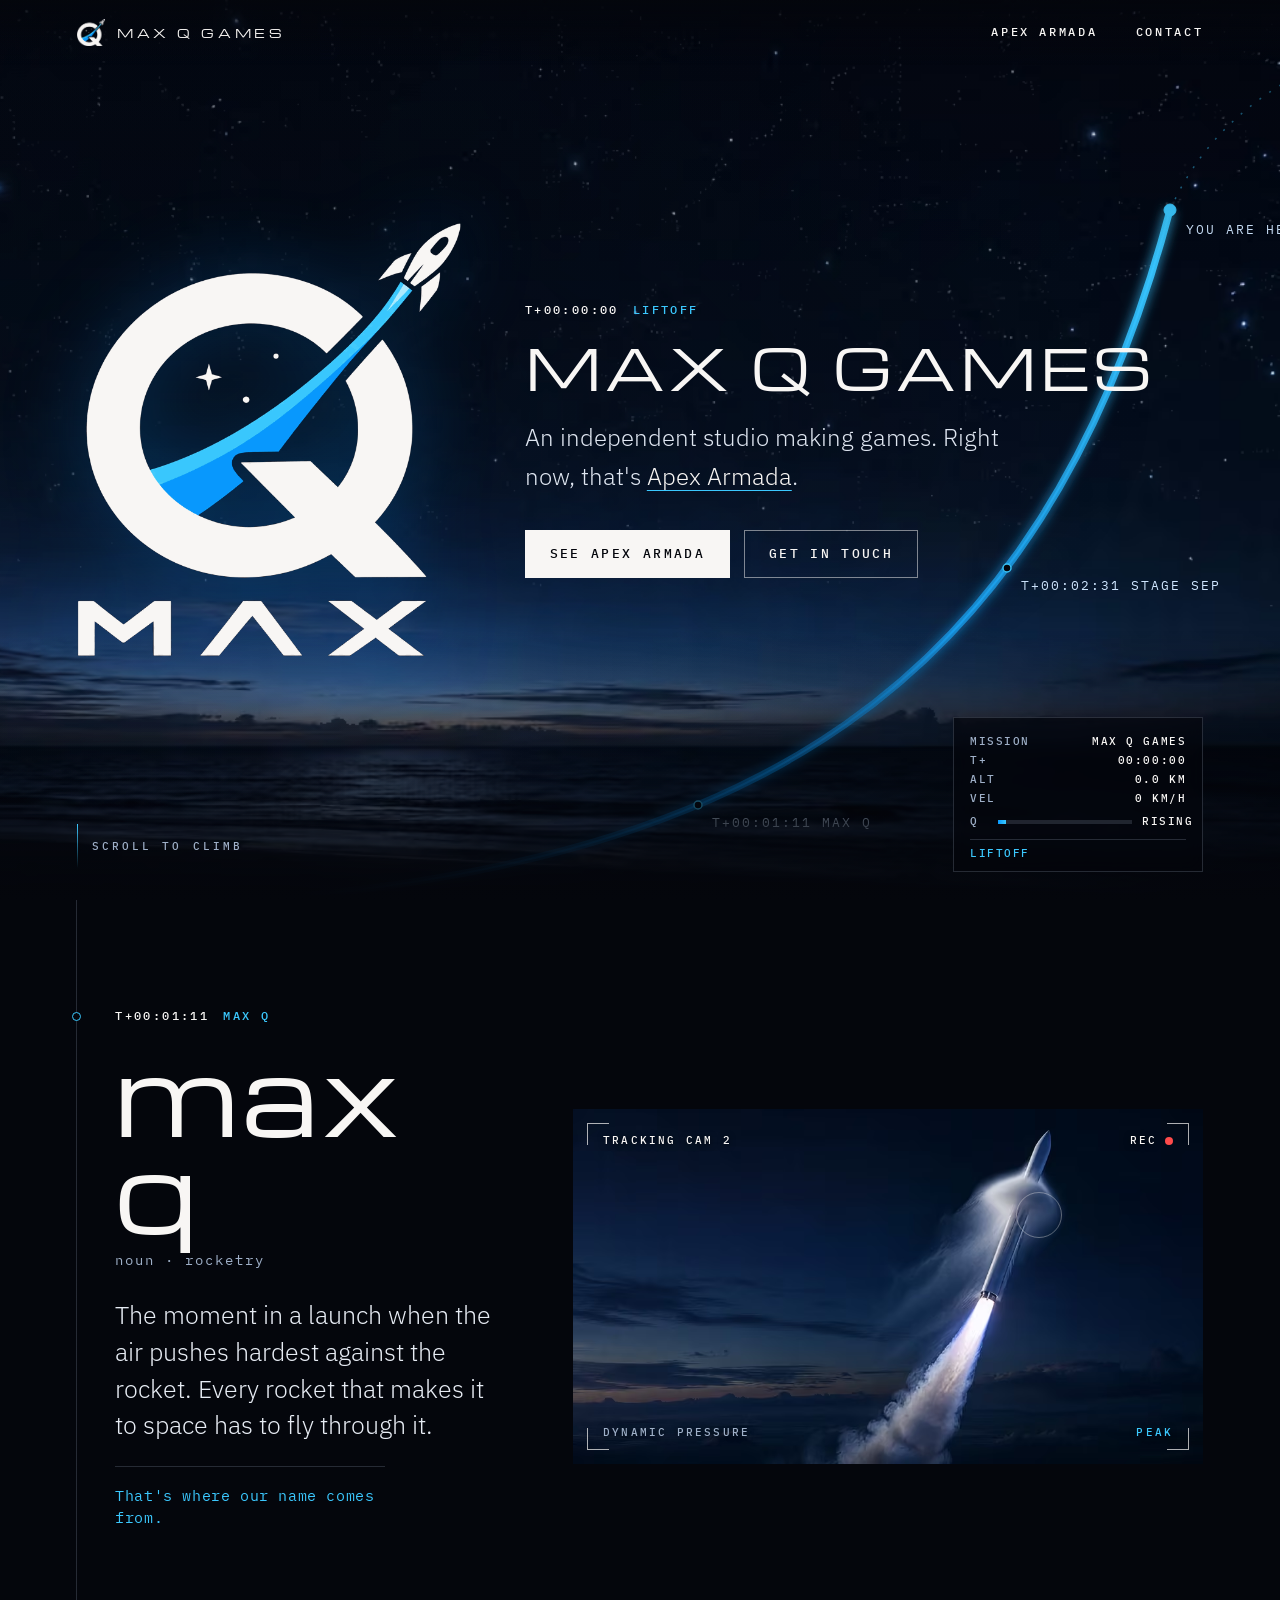
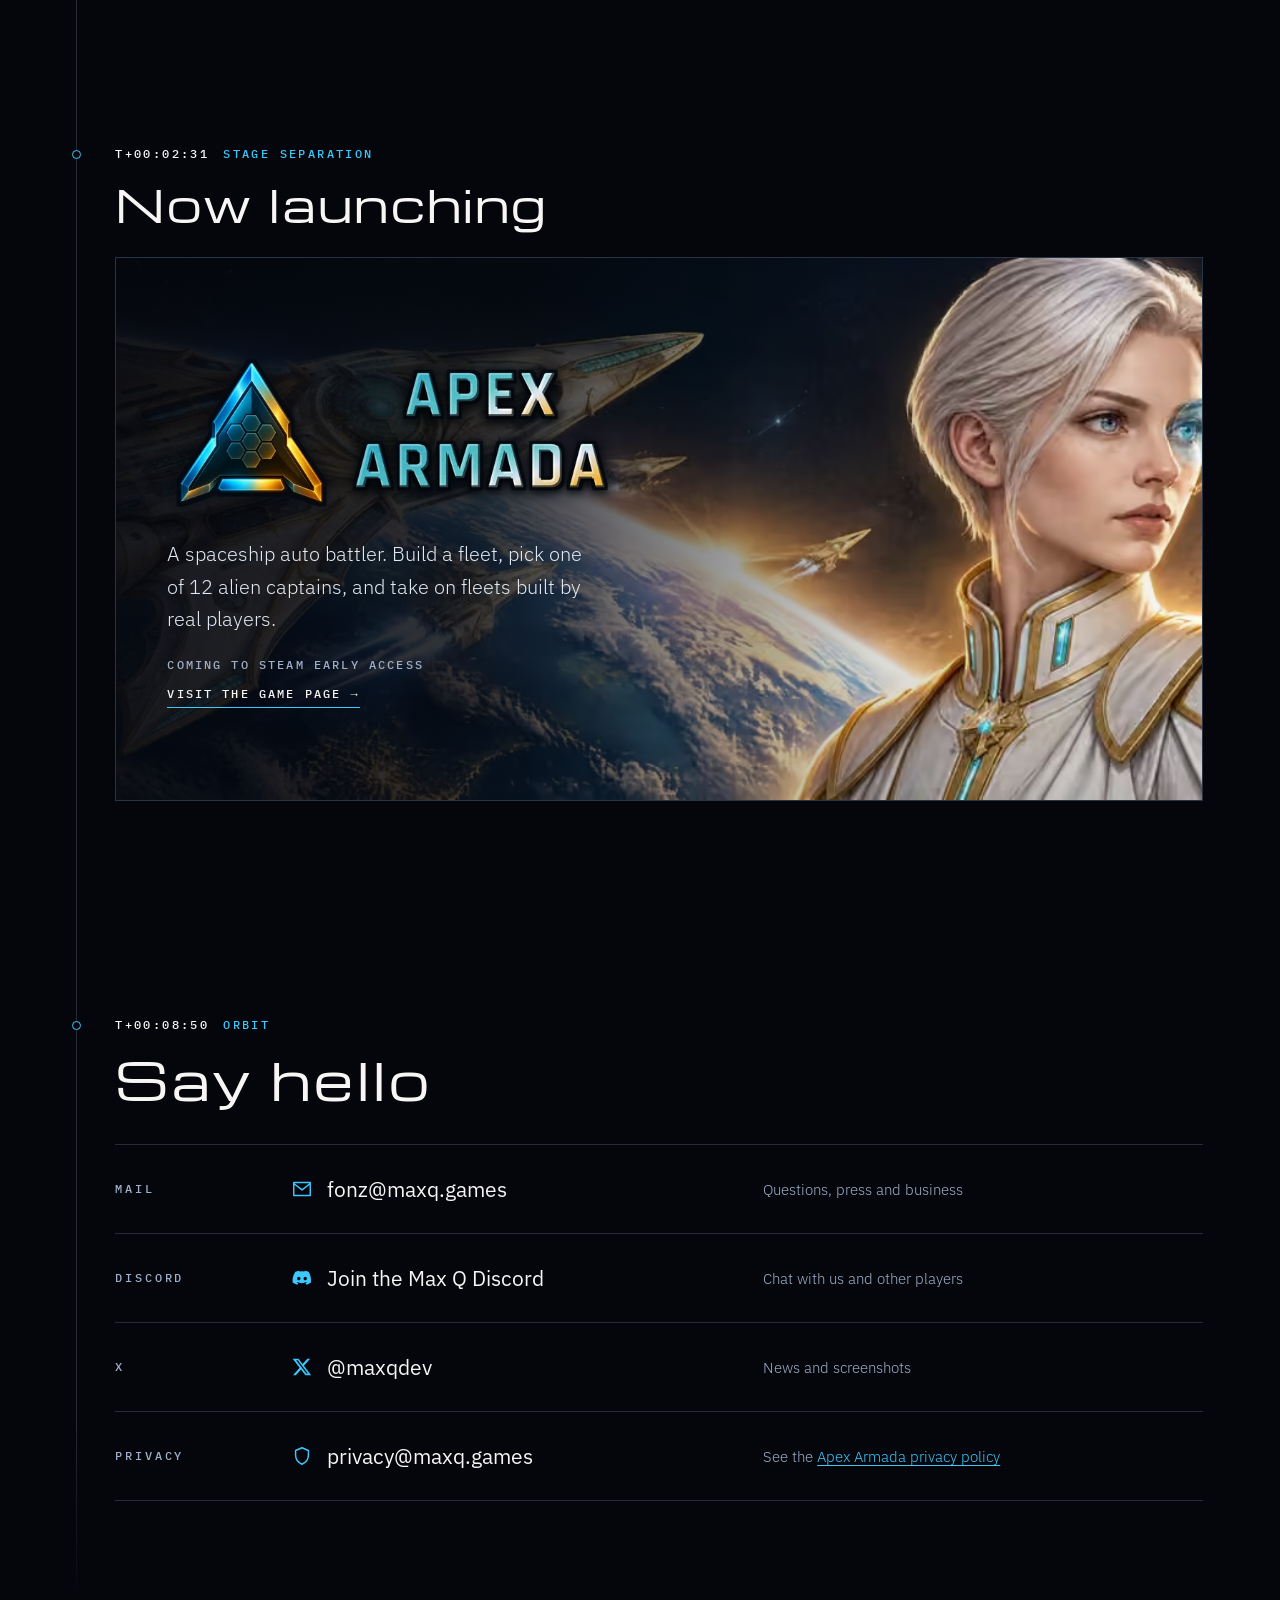
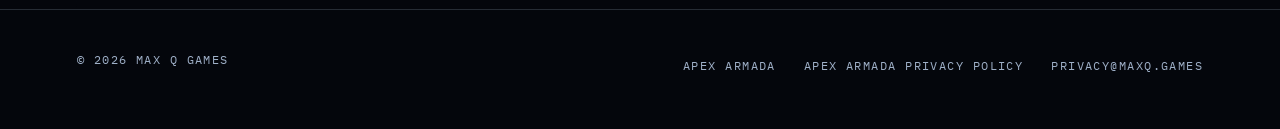
==== commit 6cfc8ce8: "Max Q Games website" ====
--- a/index.html
+++ b/index.html
@@ -45,7 +45,6 @@
 
 <main id="main">
 
-  <!-- T+00:00:00 LIFTOFF -->
   <section class="hero" id="liftoff" data-t="0" aria-labelledby="hero-title">
     <picture class="hero__sky">
       <source media="(max-aspect-ratio: 1/1)" type="image/avif" srcset="/assets/img/sky-portrait-720.avif 720w, /assets/img/sky-portrait-1215.avif 1215w" sizes="100vw">
@@ -67,7 +66,6 @@
           <feMerge><feMergeNode in="b"/><feMergeNode in="SourceGraphic"/></feMerge>
         </filter>
       </defs>
-      <!-- flown path (solid) and the plan ahead (dashed) -->
       <path class="plot__glow" d="M 420 900 C 900 860, 1200 700, 1330 210" fill="none" stroke="url(#trail)" stroke-width="7" filter="url(#glow)"/>
       <path class="plot__flown" d="M 420 900 C 900 860, 1200 700, 1330 210" fill="none" stroke="url(#trail)" stroke-width="2"/>
       <path class="plot__plan" d="M 1330 210 C 1370 120, 1450 60, 1600 20" fill="none" stroke="#3bc8fe" stroke-opacity=".5" stroke-width="1.5" stroke-dasharray="2 10"/>
@@ -95,7 +93,6 @@
 
   <div class="flight">
 
-    <!-- T+00:01:11 MAX Q -->
     <section class="stage stage--maxq" id="maxq" data-t="71" aria-labelledby="maxq-title">
       <p class="event"><span>T+00:01:11</span> Max Q</p>
       <div class="stage__grid">
@@ -123,7 +120,6 @@
       </div>
     </section>
 
-    <!-- T+00:02:31 STAGE SEP: the game -->
     <section class="stage stage--game" id="game" data-t="151" aria-labelledby="game-title">
       <p class="event"><span>T+00:02:31</span> Stage separation</p>
       <h2 id="game-title" class="kicker">Now launching</h2>
@@ -144,7 +140,6 @@
       </a>
     </section>
 
-    <!-- T+00:08:50 ORBIT: contact -->
     <section class="stage stage--comms" id="comms" data-t="530" aria-labelledby="comms-title">
       <p class="event"><span>T+00:08:50</span> Orbit</p>
       <h2 id="comms-title" class="comms__title">Say hello</h2>
@@ -179,7 +174,6 @@
   <p><a href="/apex-armada/">Apex Armada</a><a href="/apex-armada-privacy/">Apex Armada privacy policy</a><a href="mailto:privacy@maxq.games">privacy@maxq.games</a></p>
 </footer>
 
-<!-- launch telemetry readout: decorative, follows the scroll -->
 <aside class="telemetry" aria-hidden="true">
   <div class="telemetry__row"><span>MISSION</span><b>MAX Q GAMES</b></div>
   <div class="telemetry__row"><span>T+</span><b data-tm="t">00:00:00</b></div>
--- a/assets/studio.css
+++ b/assets/studio.css
@@ -1,4 +1,3 @@
-/* maxq.games studio page: "ASCENT". White + the logo's two blues on night. CS-910 / _973 */
 @font-face { font-family: "Michroma"; src: url("/fonts/michroma-400.woff2") format("woff2"); font-weight: 400; font-display: swap; }
 @font-face { font-family: "IBM Plex Mono"; src: url("/fonts/plexmono-400.woff2") format("woff2"); font-weight: 400; font-display: swap; }
 @font-face { font-family: "IBM Plex Mono"; src: url("/fonts/plexmono-500.woff2") format("woff2"); font-weight: 500; font-display: swap; }
@@ -7,10 +6,7 @@
 :root {
   --night: #04060c;
   --deep: #07101f;
-  --ink: #f8f6f4;      /* logo white */
-  --blue: #0899fe;     /* logo streak */
-  --sky: #3bc8fe;      /* logo streak highlight */
-  --dim: #9fb0c8;
+  --ink: #f8f6f4;  --blue: #0899fe;  --sky: #3bc8fe;  --dim: #9fb0c8;
   --rule: rgba(159, 176, 200, .22);
   --spine: clamp(20px, 6vw, 96px);
   --display: "Michroma", "Eurostile", "Microgramma", "Segoe UI", sans-serif;
@@ -29,7 +25,6 @@
 .skip { position: absolute; left: 12px; top: -60px; z-index: 50; padding: 10px 16px; background: var(--ink); color: var(--night); font: 500 14px var(--mono); }
 .skip:focus { top: 12px; }
 
-/* top bar */
 .bar { position: fixed; inset: 0 0 auto 0; z-index: 20; display: flex; align-items: center; justify-content: space-between;
   padding: 18px var(--spine); pointer-events: none;
   background: linear-gradient(to bottom, rgba(4, 6, 12, .85), rgba(4, 6, 12, 0)); }
@@ -40,11 +35,9 @@
 .bar__nav a { color: var(--ink); text-decoration: none; font: 500 12px/1 var(--mono); letter-spacing: .22em; text-transform: uppercase; padding: 8px 0; border-bottom: 1px solid transparent; }
 .bar__nav a:hover { border-color: var(--sky); color: var(--ink); }
 
-/* flight-plan event label: the T+ margin */
 .event { margin: 0 0 18px; font: 500 12px/1.4 var(--mono); letter-spacing: .2em; text-transform: uppercase; color: var(--sky); display: flex; gap: 14px; align-items: center; }
 .event span { color: var(--ink); }
 
-/* HERO */
 .hero { position: relative; min-height: 100vh; min-height: 100svh; display: grid; align-items: center; overflow: hidden; isolation: isolate; }
 .hero__sky, .hero__sky img { position: absolute; inset: 0; width: 100%; height: 100%; object-fit: cover; object-position: 50% 80%; z-index: -2; }
 .hero::after { content: ""; position: absolute; inset: 0; z-index: -1;
@@ -74,14 +67,12 @@
   display: flex; align-items: center; gap: 14px; }
 .hero__down::before { content: ""; width: 1px; height: 44px; background: linear-gradient(var(--sky), transparent); }
 
-/* the flight: a spine down the left margin, each stage hangs off it */
 .flight { position: relative; padding: 0 var(--spine); }
 .flight::before { content: ""; position: absolute; left: calc(var(--spine) - 1px); top: 0; bottom: 0; width: 1px;
   background: linear-gradient(var(--rule), var(--rule) 92%, transparent); }
 .stage { position: relative; max-width: 1640px; padding: clamp(80px, 12vh, 160px) 0 clamp(80px, 12vh, 160px) clamp(22px, 3vw, 56px); }
 .stage > .event::before { content: ""; position: absolute; left: -5px; width: 9px; height: 9px; border-radius: 50%; background: var(--night); border: 1.5px solid var(--sky); }
 
-/* MAX Q */
 .stage__grid { display: grid; grid-template-columns: minmax(0, 5fr) minmax(0, 8fr); gap: clamp(32px, 5vw, 96px); align-items: center; }
 .define__word { margin: 0; font: 400 clamp(3rem, 8vw, 9rem)/.95 var(--display); letter-spacing: .02em; color: var(--ink); }
 .define__kind { margin: 14px 0 28px; font: 400 14px var(--mono); letter-spacing: .14em; color: var(--dim); }
@@ -104,7 +95,6 @@
 .cam__tr i { width: 8px; height: 8px; border-radius: 50%; background: #ff4b4b; animation: blink 1.6s steps(1) infinite; }
 @keyframes blink { 50% { opacity: 0; } }
 
-/* THE GAME */
 .kicker { margin: 0 0 28px; font: 400 clamp(1.6rem, 3.4vw, 3.6rem)/1.1 var(--display); letter-spacing: .05em; }
 .payload { position: relative; display: block; max-width: 1280px; aspect-ratio: 16 / 8; min-height: 420px; overflow: hidden; color: var(--ink); text-decoration: none;
   border: 1px solid var(--rule); background: var(--deep); }
@@ -120,7 +110,6 @@
 .payload:hover .payload__go b { transform: translateX(6px); }
 .payload:hover { border-color: rgba(59, 200, 254, .6); }
 
-/* COMMS */
 .comms__title { margin: 0 0 36px; font: 400 clamp(1.8rem, 4vw, 4rem)/1.1 var(--display); letter-spacing: .05em; }
 .comms { list-style: none; margin: 0; padding: 0; max-width: 1100px; border-top: 1px solid var(--rule); }
 .comms li { display: grid; grid-template-columns: 9rem minmax(0, 1fr) minmax(0, 1fr); gap: 8px 32px; align-items: center; padding: 22px 0; border-bottom: 1px solid var(--rule); }
@@ -136,7 +125,6 @@
 .foot a { color: var(--dim); text-decoration: none; display: inline-block; padding: 6px 0; }
 .foot a:hover { color: var(--ink); }
 
-/* telemetry readout (decorative) */
 .telemetry { position: fixed; right: var(--spine); bottom: 28px; z-index: 15; width: 250px; padding: 14px 16px 12px;
   font: 500 11px/1 var(--mono); letter-spacing: .14em; color: var(--dim);
   background: rgba(4, 6, 12, .62); border: 1px solid var(--rule); backdrop-filter: blur(8px); -webkit-backdrop-filter: blur(8px); }
@@ -150,7 +138,6 @@
 .telemetry.is-max { border-color: rgba(59, 200, 254, .55); }
 .telemetry__ev { margin-top: 6px; padding-top: 8px; border-top: 1px solid var(--rule); color: var(--sky); }
 
-/* layouts */
 @media (max-width: 1100px) {
   .stage__grid { grid-template-columns: 1fr; }
   .define__body, .define__note { max-width: 40ch; }
@@ -201,6 +188,5 @@
   .plot__plan, .plot__ticks { opacity: 1; }
 }
 
-/* 404 */
 .lost { min-height: 100vh; display: flex; flex-direction: column; justify-content: center; padding: 64px var(--spine); }
 .lost h1 { margin: 0 0 18px; font: 400 clamp(2.4rem, 7vw, 7rem)/1 var(--display); letter-spacing: .04em; }
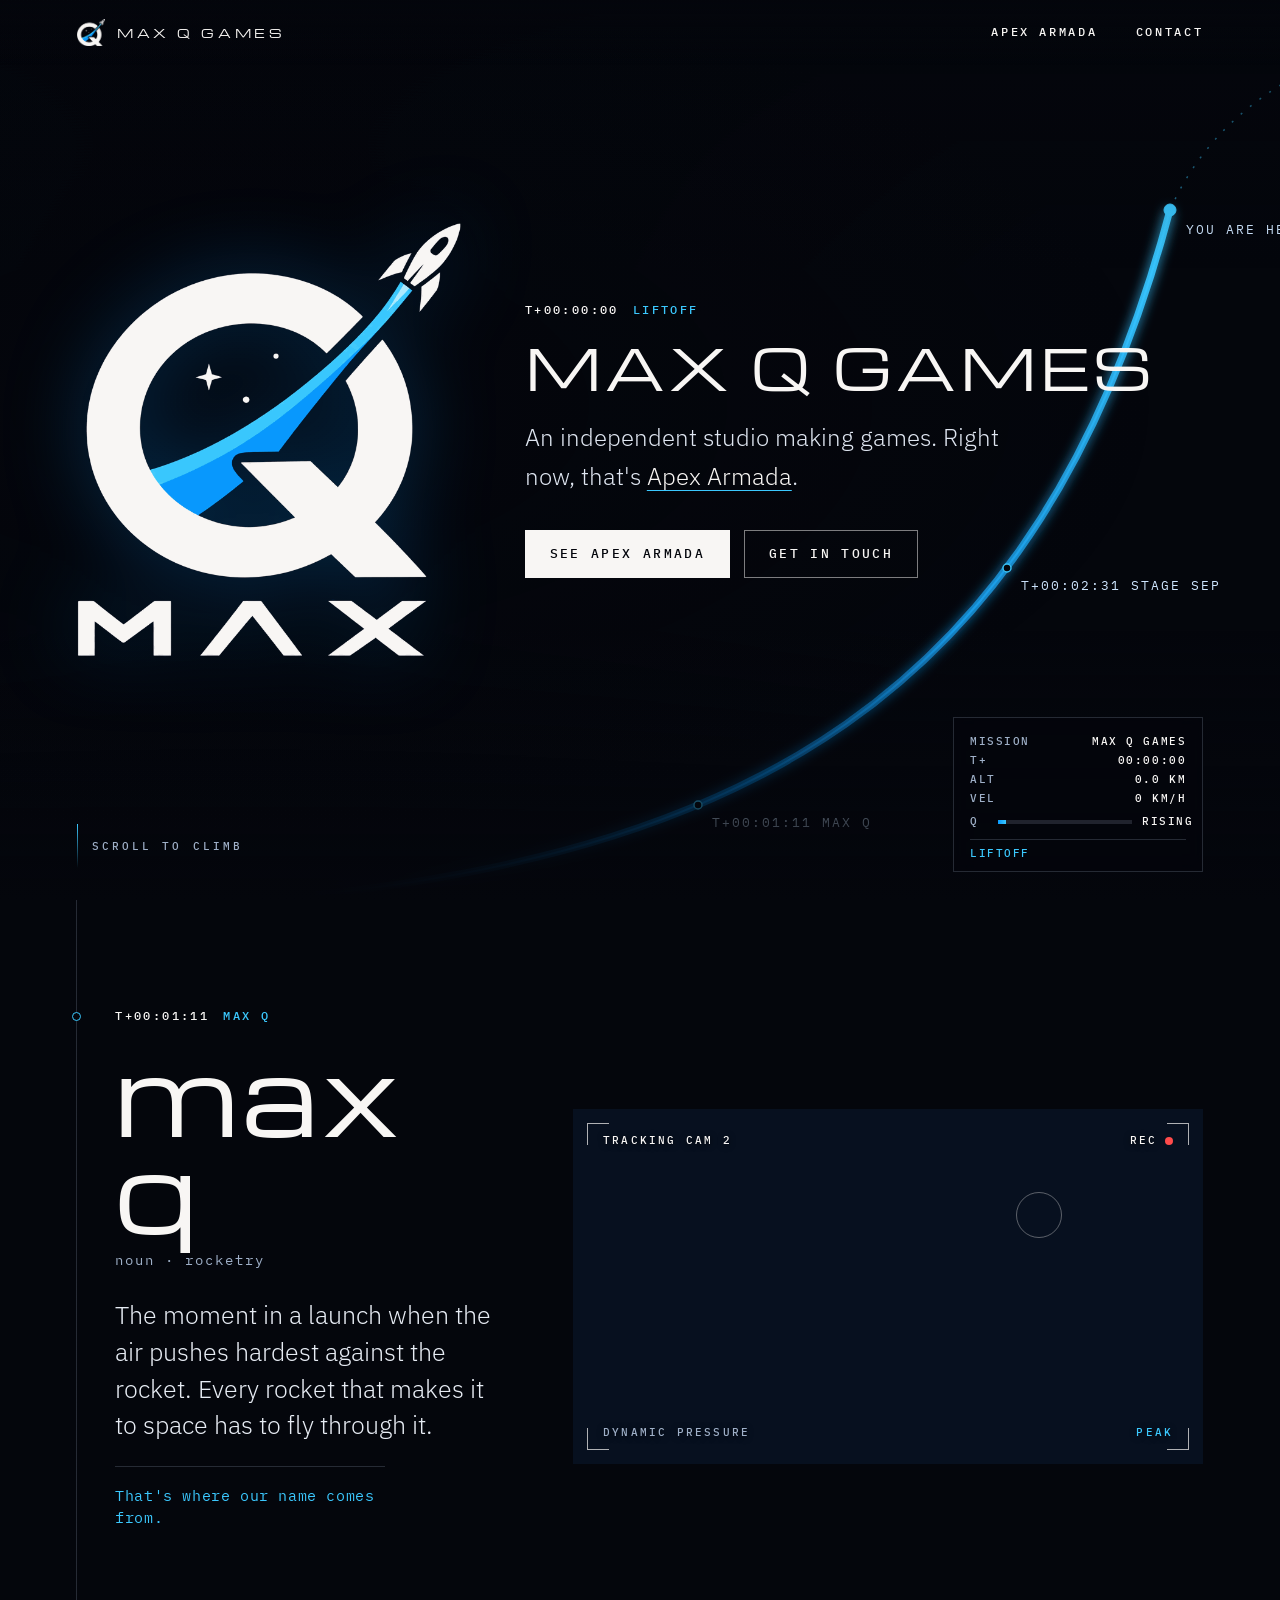
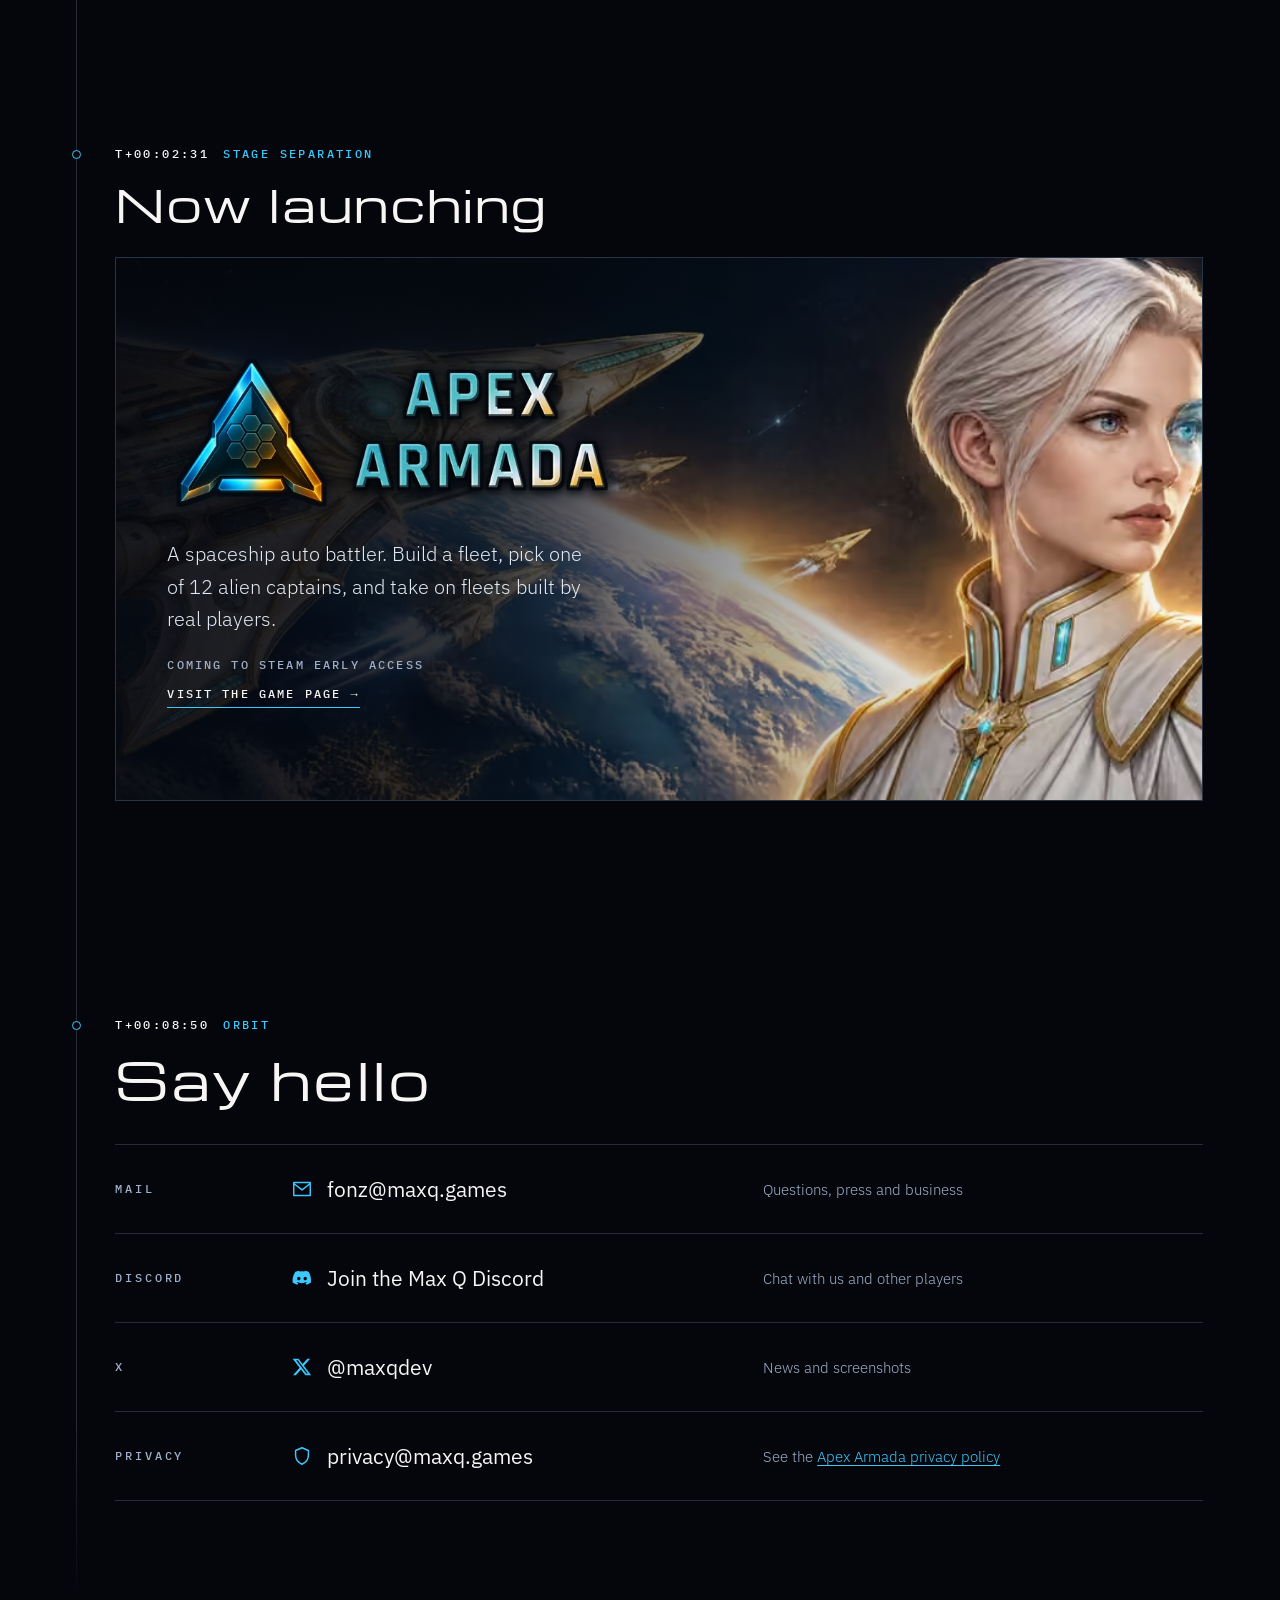
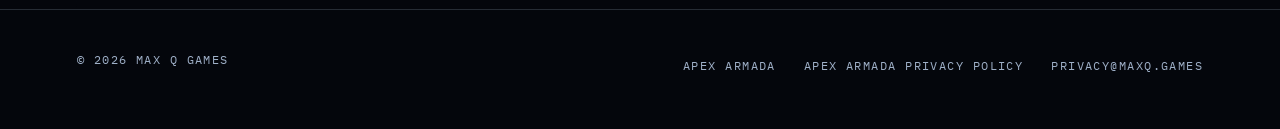
==== commit 0e02fc2e: "Search engine metadata" ====
--- a/index.html
+++ b/index.html
@@ -3,13 +3,15 @@
 <head>
 <meta charset="utf-8">
 <meta name="viewport" content="width=device-width, initial-scale=1, viewport-fit=cover">
-<title>Max Q Games</title>
+<title>Max Q Games | Independent studio making Apex Armada</title>
 <meta name="description" content="Max Q Games is an independent game studio. Our current game is Apex Armada, a spaceship auto battler coming to Steam Early Access.">
 <meta name="theme-color" content="#04060c">
 <meta name="color-scheme" content="dark">
 <meta name="darkreader-lock">
+<meta name="robots" content="index, follow, max-image-preview:large">
 <link rel="canonical" href="https://maxq.games/">
 <meta property="og:type" content="website">
+<meta property="og:locale" content="en_US">
 <meta property="og:site_name" content="Max Q Games">
 <meta property="og:title" content="Max Q Games">
 <meta property="og:description" content="An independent game studio. Now building Apex Armada, a spaceship auto battler.">
@@ -20,6 +22,43 @@
 <meta property="og:image:alt" content="The Max Q Games logo, a white Q with a blue rocket trail, over a night sky.">
 <meta name="twitter:card" content="summary_large_image">
 <meta name="twitter:site" content="@maxqdev">
+<meta name="twitter:title" content="Max Q Games">
+<meta name="twitter:description" content="An independent game studio. Now building Apex Armada, a spaceship auto battler.">
+<meta name="twitter:image" content="https://maxq.games/assets/og-studio.jpg">
+<meta name="twitter:image:alt" content="The Max Q Games logo, a white Q with a blue rocket trail, over a night sky.">
+<script type="application/ld+json">
+{
+  "@context": "https://schema.org",
+  "@graph": [
+    {
+      "@type": "Organization",
+      "@id": "https://maxq.games/#organization",
+      "name": "Max Q Games",
+      "url": "https://maxq.games/",
+      "logo": {
+        "@type": "ImageObject",
+        "url": "https://maxq.games/assets/img/maxq-logo-631.png",
+        "width": 631,
+        "height": 714
+      },
+      "description": "Max Q Games is an independent game studio. Our current game is Apex Armada, a spaceship auto battler coming to Steam Early Access.",
+      "email": "fonz@maxq.games",
+      "sameAs": [
+        "https://x.com/maxqdev",
+        "https://discord.gg/w8mtQxCcVR"
+      ]
+    },
+    {
+      "@type": "WebSite",
+      "@id": "https://maxq.games/#website",
+      "name": "Max Q Games",
+      "url": "https://maxq.games/",
+      "inLanguage": "en",
+      "publisher": { "@id": "https://maxq.games/#organization" }
+    }
+  ]
+}
+</script>
 <link rel="icon" href="/favicon.ico" sizes="48x48">
 <link rel="icon" href="/assets/icon-32.png" type="image/png" sizes="32x32">
 <link rel="apple-touch-icon" href="/assets/apple-touch-icon.png">
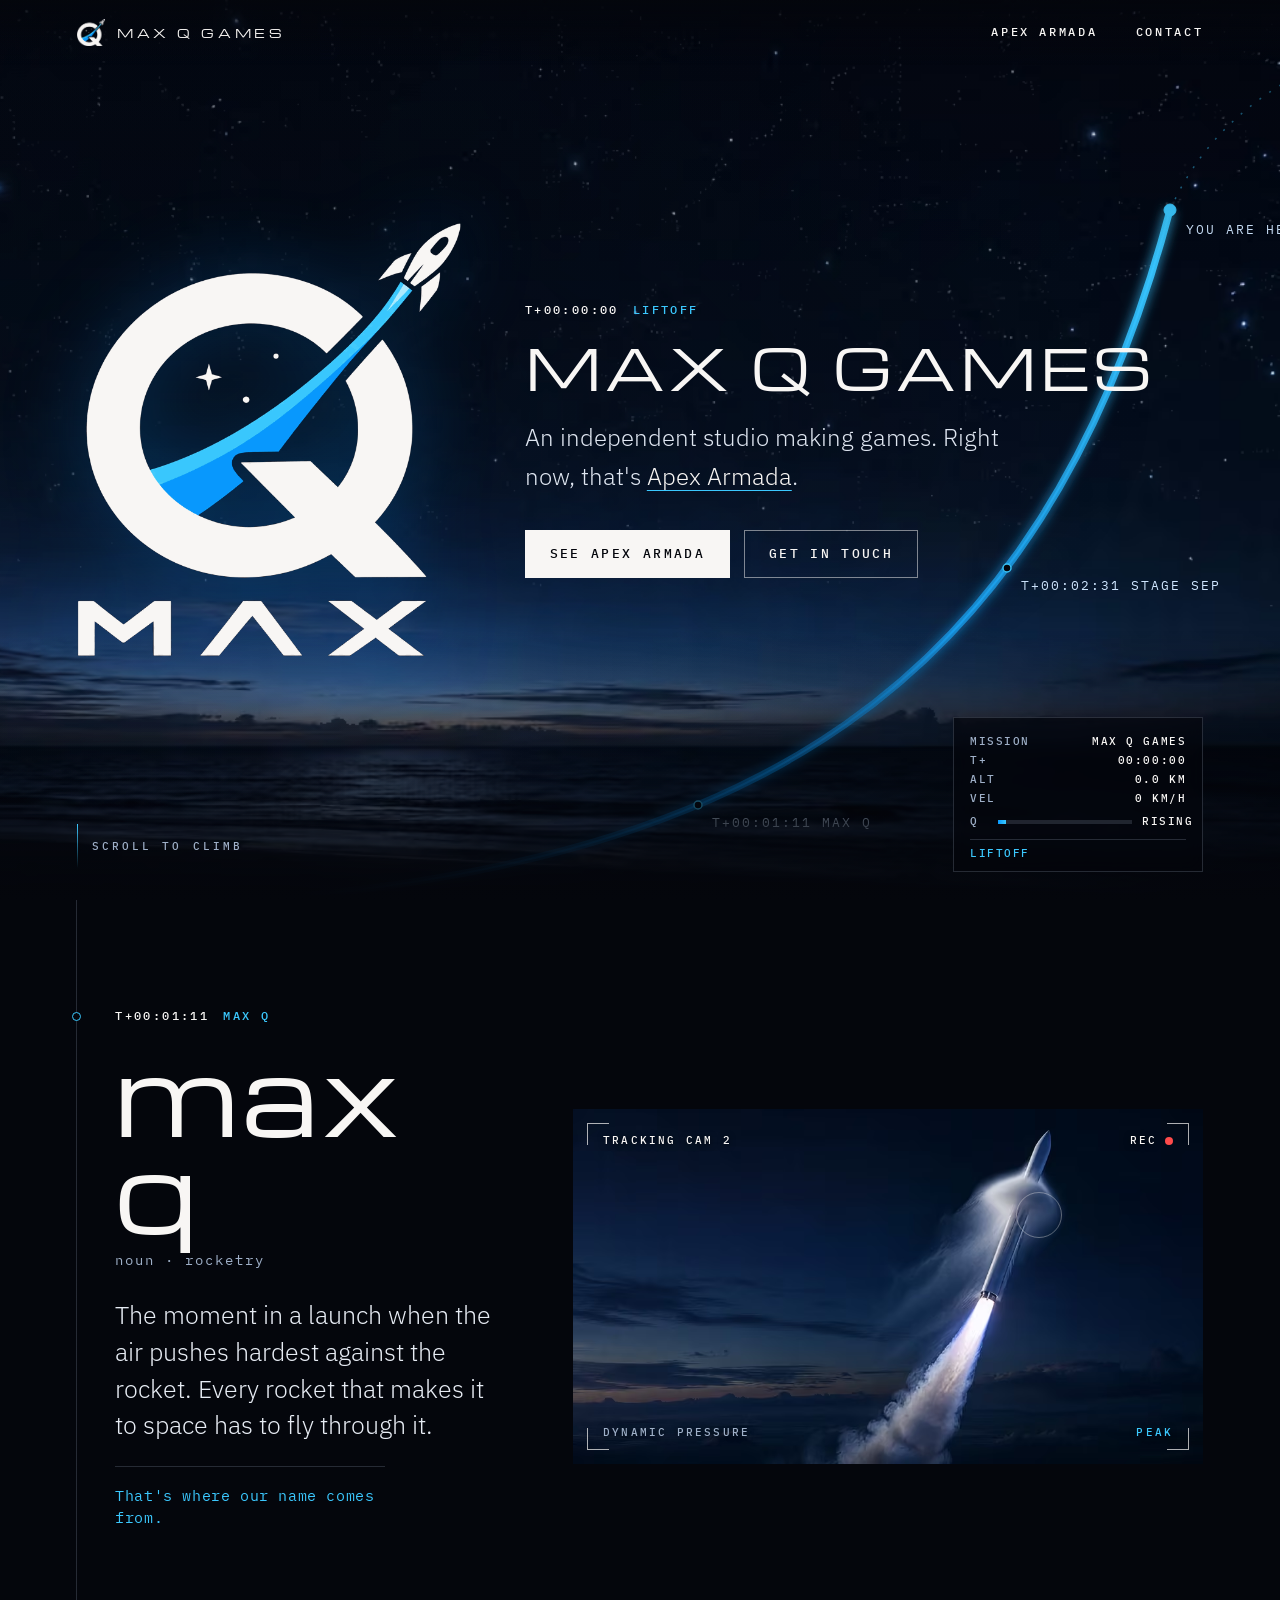
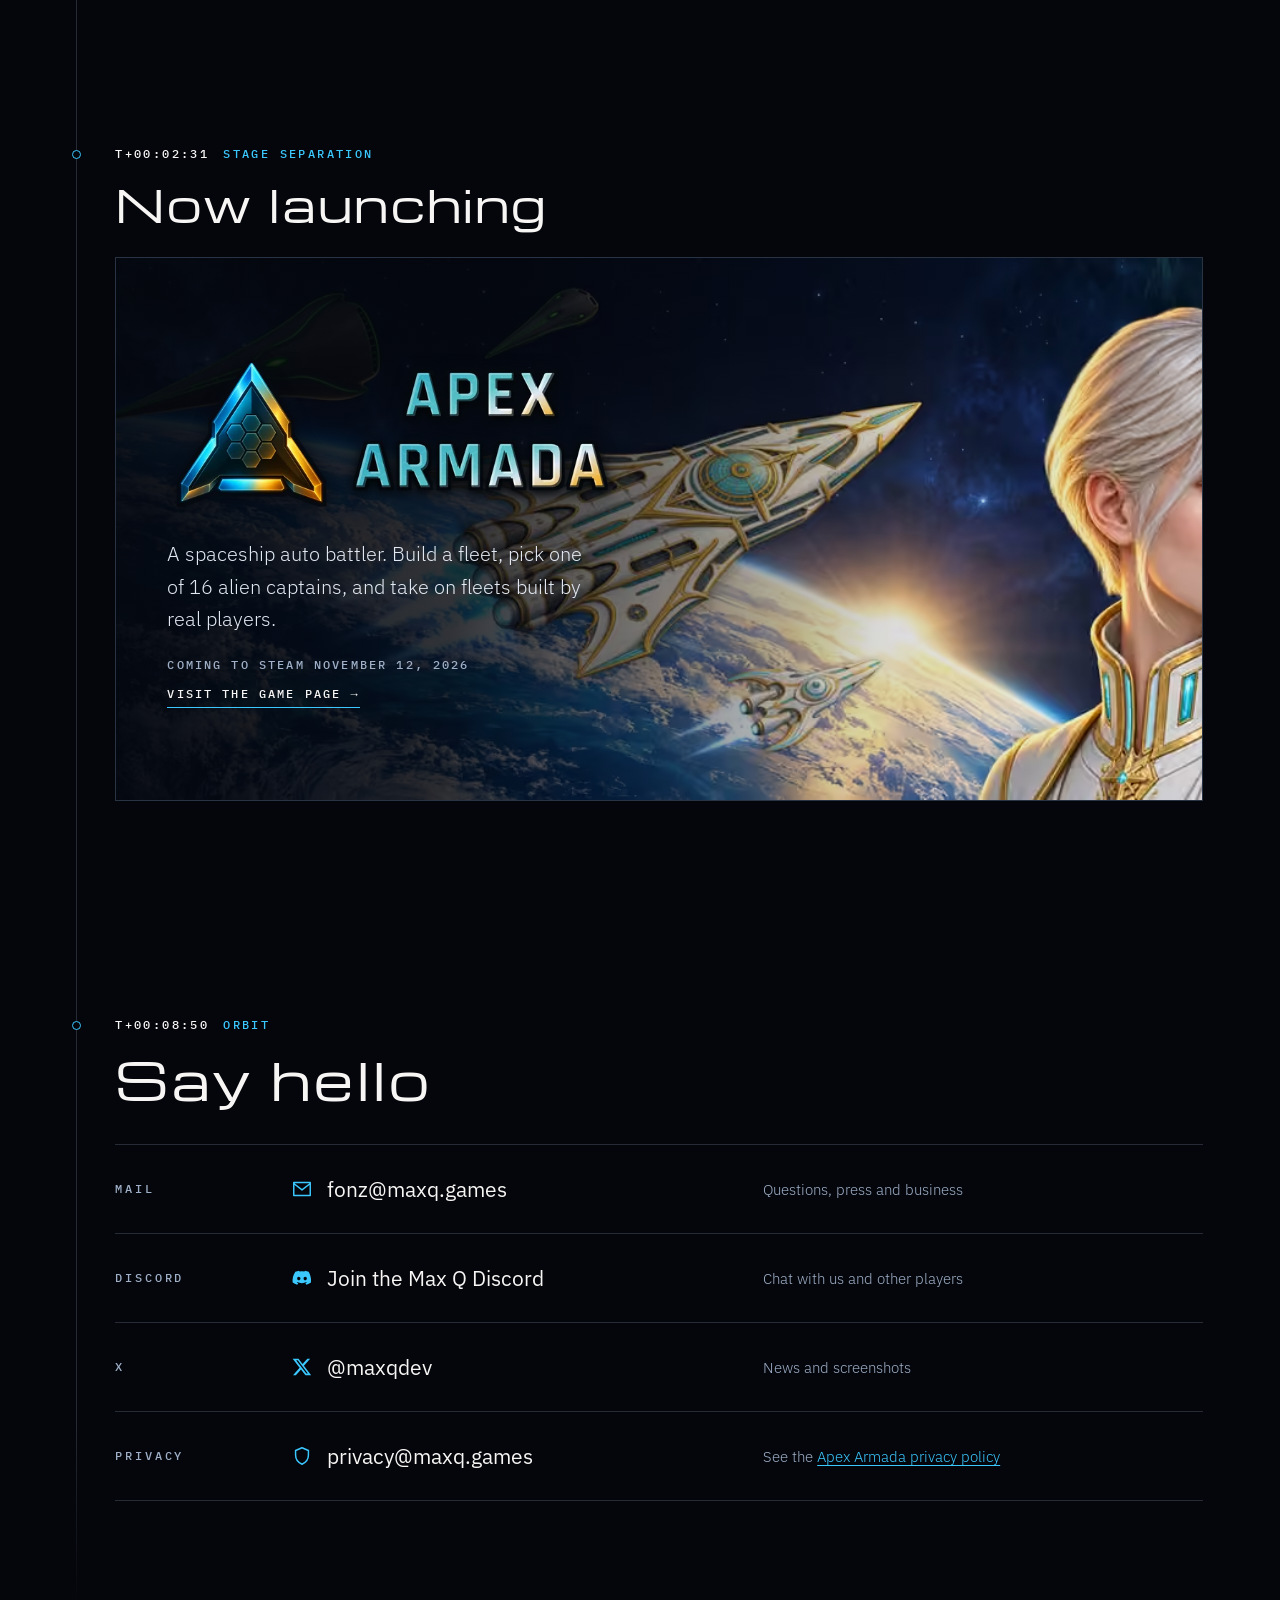
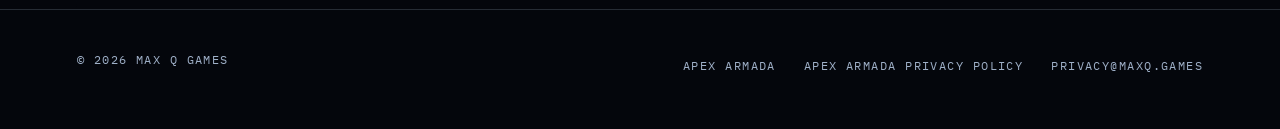
==== commit ff057a7a: "Update Apex Armada pages for the 1.0 launch" ====
--- a/index.html
+++ b/index.html
@@ -4,7 +4,7 @@
 <meta charset="utf-8">
 <meta name="viewport" content="width=device-width, initial-scale=1, viewport-fit=cover">
 <title>Max Q Games | Independent studio making Apex Armada</title>
-<meta name="description" content="Max Q Games is an independent game studio. Our current game is Apex Armada, a spaceship auto battler coming to Steam Early Access.">
+<meta name="description" content="Max Q Games is an independent game studio. Our current game is Apex Armada, a spaceship auto battler coming to Steam on November 12, 2026.">
 <meta name="theme-color" content="#04060c">
 <meta name="color-scheme" content="dark">
 <meta name="darkreader-lock">
@@ -41,11 +41,12 @@
         "width": 631,
         "height": 714
       },
-      "description": "Max Q Games is an independent game studio. Our current game is Apex Armada, a spaceship auto battler coming to Steam Early Access.",
+      "description": "Max Q Games is an independent game studio. Our current game is Apex Armada, a spaceship auto battler coming to Steam on November 12, 2026.",
       "email": "fonz@maxq.games",
       "sameAs": [
         "https://x.com/maxqdev",
-        "https://discord.gg/w8mtQxCcVR"
+        "https://discord.gg/w8mtQxCcVR",
+        "https://store.steampowered.com/app/5364730/"
       ]
     },
     {
@@ -173,8 +174,8 @@
             <source type="image/webp" srcset="/assets/img/apex-logo-640.webp 640w, /assets/img/apex-logo-1200.webp 1200w" sizes="(min-width: 900px) 520px, 76vw">
             <img class="payload__logo" src="/assets/img/apex-logo-640.png" alt="Apex Armada" width="640" height="233" loading="lazy" decoding="async">
           </picture>
-          <span class="payload__text">A spaceship auto battler. Build a fleet, pick one of 12 alien captains, and take on fleets built by real players.</span>
-          <span class="payload__meta"><span>Coming to Steam Early Access</span><span class="payload__go">Visit the game page <b aria-hidden="true">&rarr;</b></span></span>
+          <span class="payload__text">A spaceship auto battler. Build a fleet, pick one of 16 alien captains, and take on fleets built by real players.</span>
+          <span class="payload__meta"><span>Coming to Steam November 12, 2026</span><span class="payload__go">Visit the game page <b aria-hidden="true">&rarr;</b></span></span>
         </span>
       </a>
     </section>
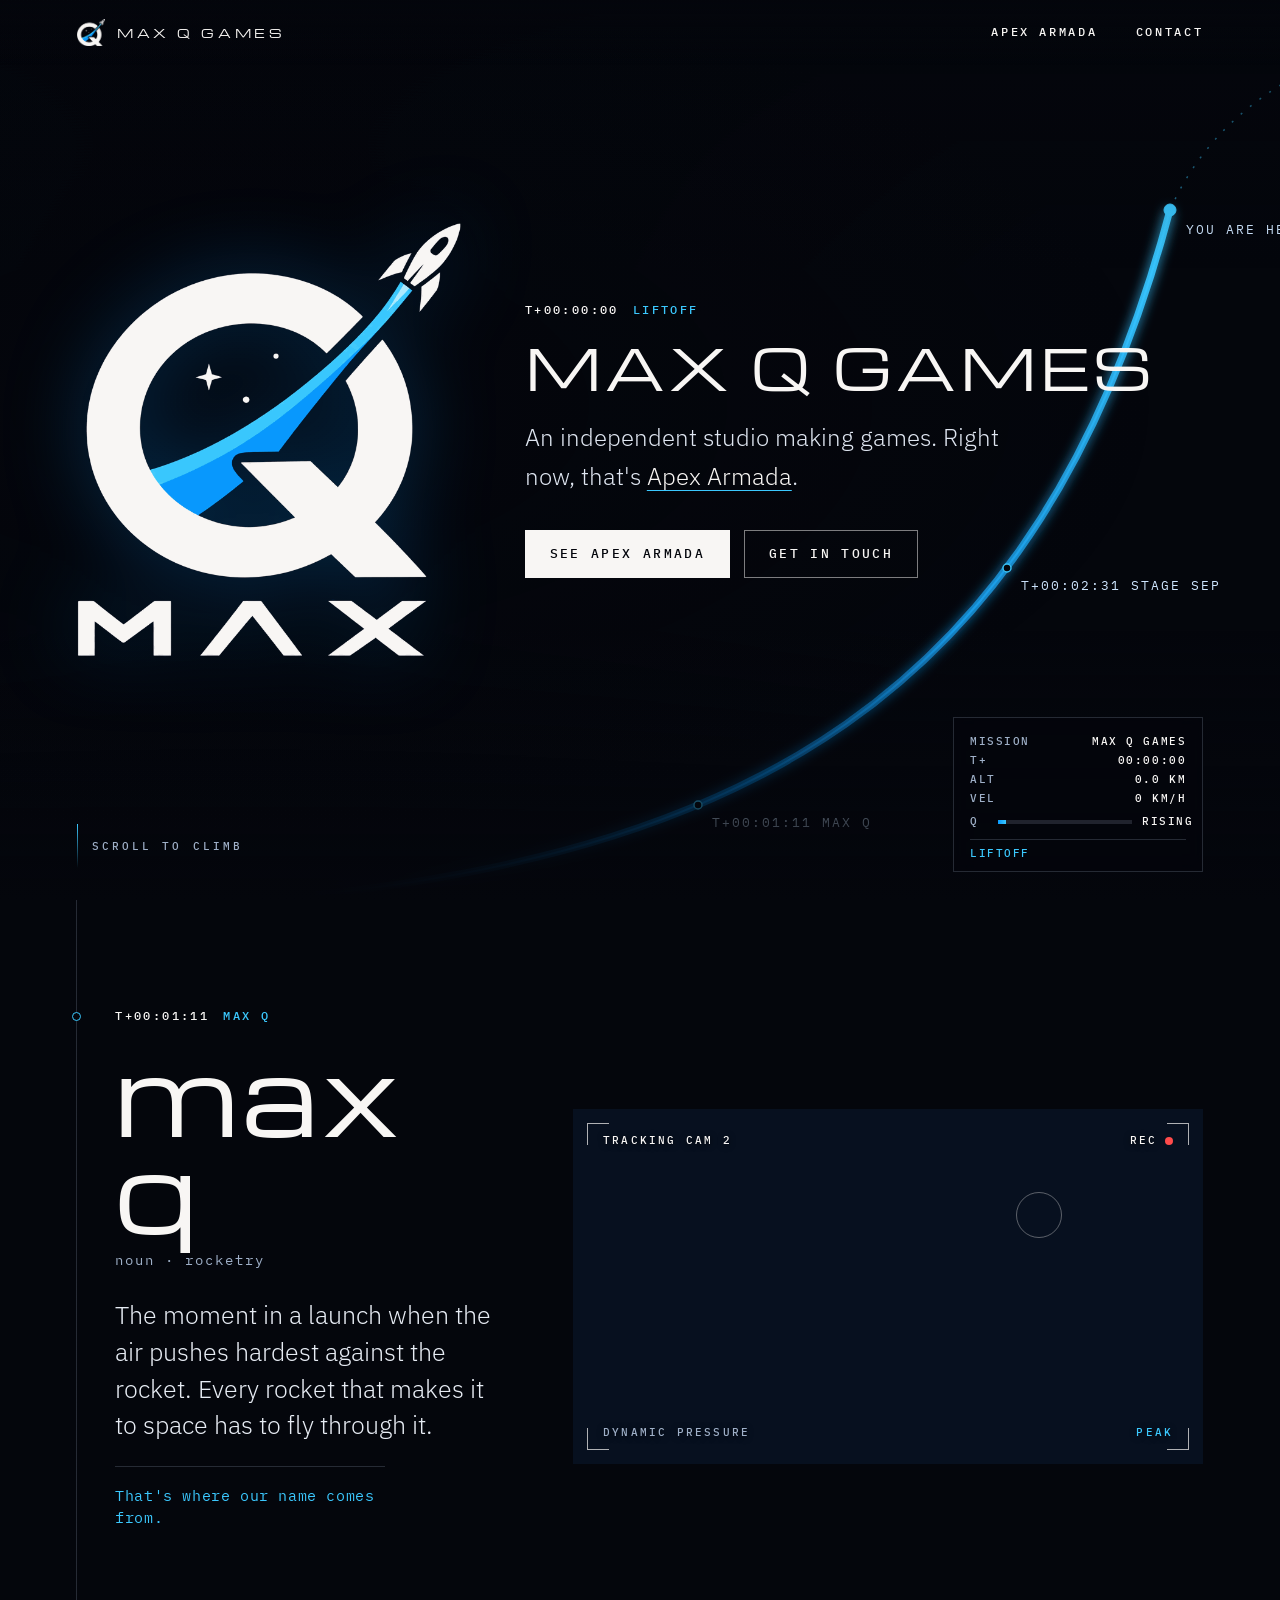
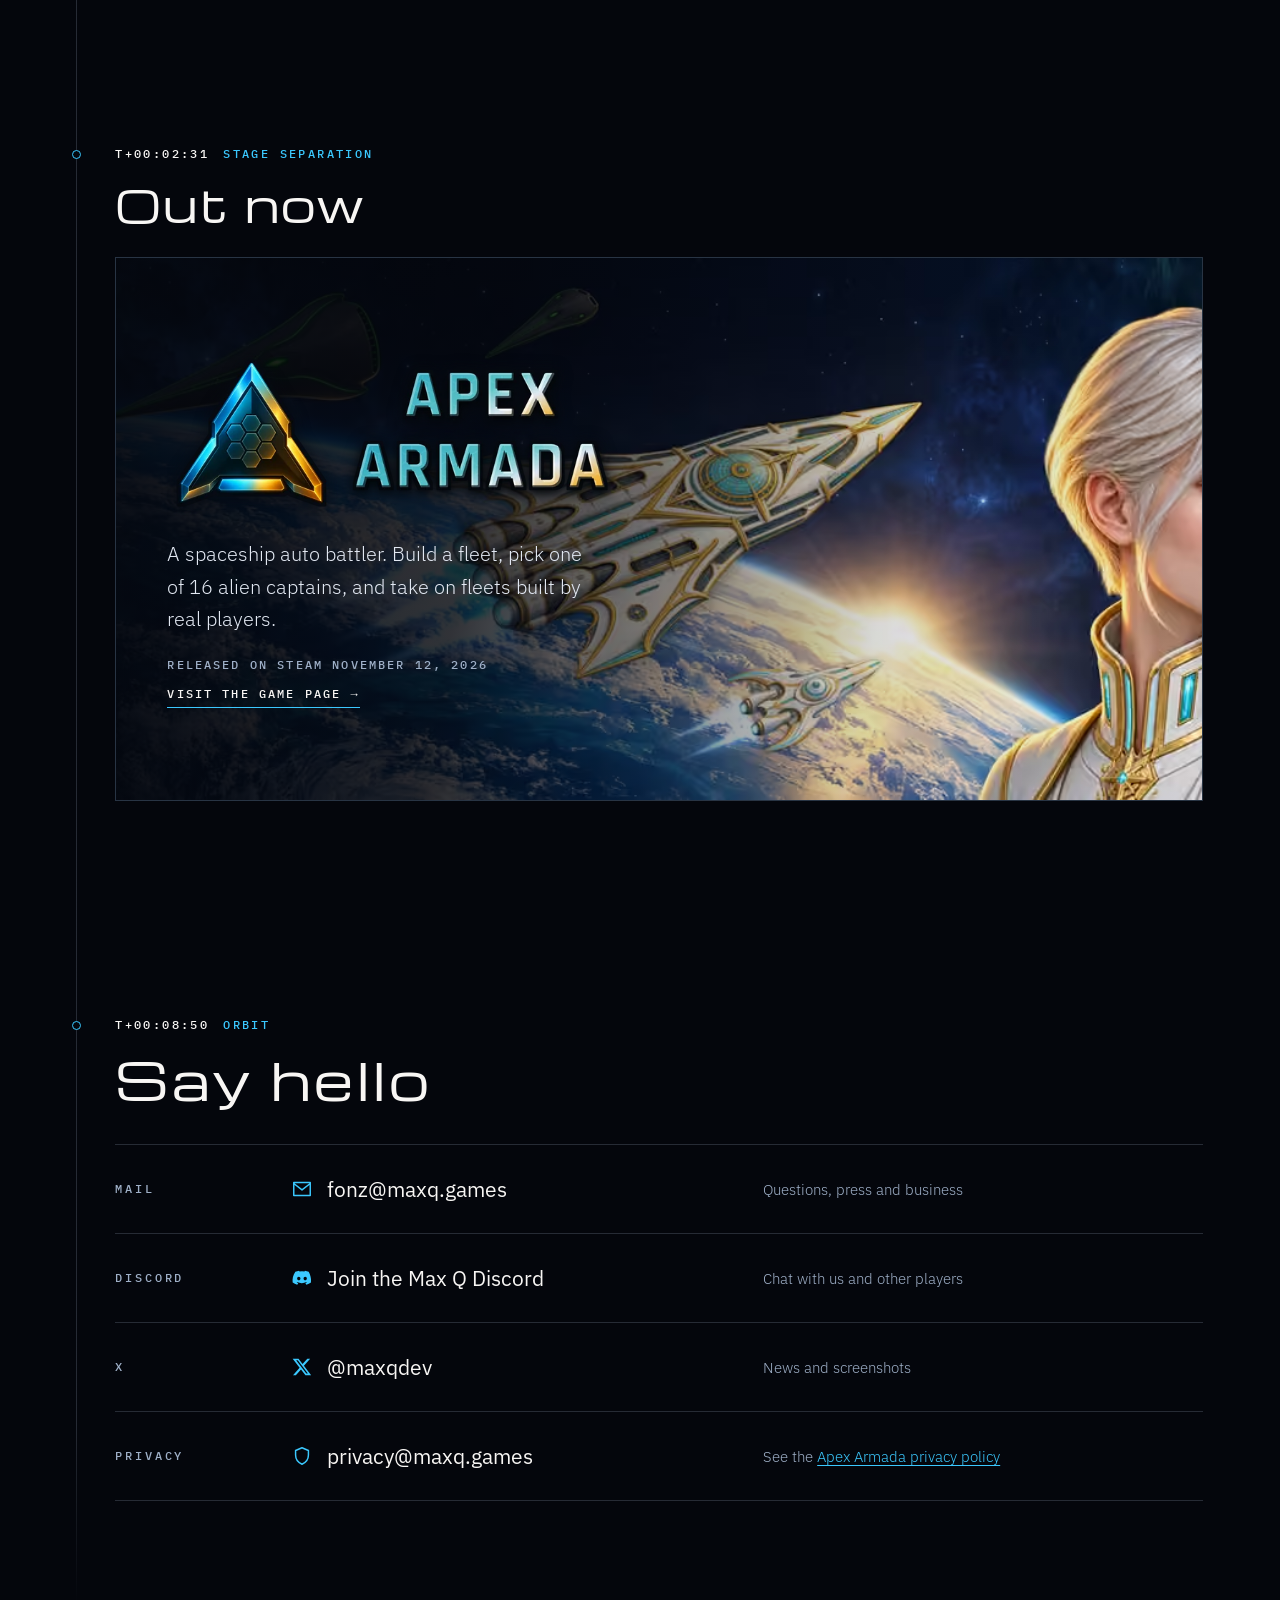
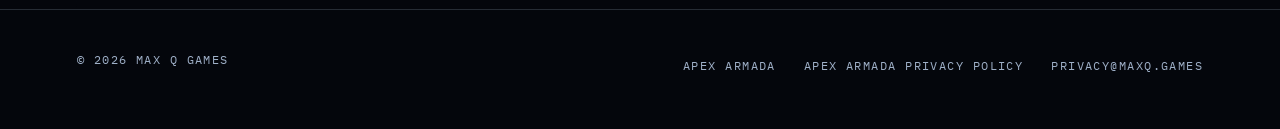
==== commit c6f69675: "Apex Armada is out now: update the site for release The game page, studio home page and press kit no" ====
--- a/index.html
+++ b/index.html
@@ -4,7 +4,7 @@
 <meta charset="utf-8">
 <meta name="viewport" content="width=device-width, initial-scale=1, viewport-fit=cover">
 <title>Max Q Games | Independent studio making Apex Armada</title>
-<meta name="description" content="Max Q Games is an independent game studio. Our current game is Apex Armada, a spaceship auto battler coming to Steam on November 12, 2026.">
+<meta name="description" content="Max Q Games is an independent game studio. Our current game is Apex Armada, a spaceship auto battler out now on Steam.">
 <meta name="theme-color" content="#04060c">
 <meta name="color-scheme" content="dark">
 <meta name="darkreader-lock">
@@ -41,7 +41,7 @@
         "width": 631,
         "height": 714
       },
-      "description": "Max Q Games is an independent game studio. Our current game is Apex Armada, a spaceship auto battler coming to Steam on November 12, 2026.",
+      "description": "Max Q Games is an independent game studio. Our current game is Apex Armada, a spaceship auto battler out now on Steam.",
       "email": "fonz@maxq.games",
       "sameAs": [
         "https://x.com/maxqdev",
@@ -162,7 +162,7 @@
 
     <section class="stage stage--game" id="game" data-t="151" aria-labelledby="game-title">
       <p class="event"><span>T+00:02:31</span> Stage separation</p>
-      <h2 id="game-title" class="kicker">Now launching</h2>
+      <h2 id="game-title" class="kicker">Out now</h2>
       <a class="payload" href="/apex-armada/" aria-label="Apex Armada: visit the game page">
         <picture class="payload__art">
           <source type="image/avif" srcset="/assets/img/apex-key-1280.avif 1280w, /assets/img/apex-key-2400.avif 2400w" sizes="(min-width: 1400px) 1280px, 94vw">
@@ -175,7 +175,7 @@
             <img class="payload__logo" src="/assets/img/apex-logo-640.png" alt="Apex Armada" width="640" height="233" loading="lazy" decoding="async">
           </picture>
           <span class="payload__text">A spaceship auto battler. Build a fleet, pick one of 16 alien captains, and take on fleets built by real players.</span>
-          <span class="payload__meta"><span>Coming to Steam November 12, 2026</span><span class="payload__go">Visit the game page <b aria-hidden="true">&rarr;</b></span></span>
+          <span class="payload__meta"><span>Released on Steam November 12, 2026</span><span class="payload__go">Visit the game page <b aria-hidden="true">&rarr;</b></span></span>
         </span>
       </a>
     </section>
